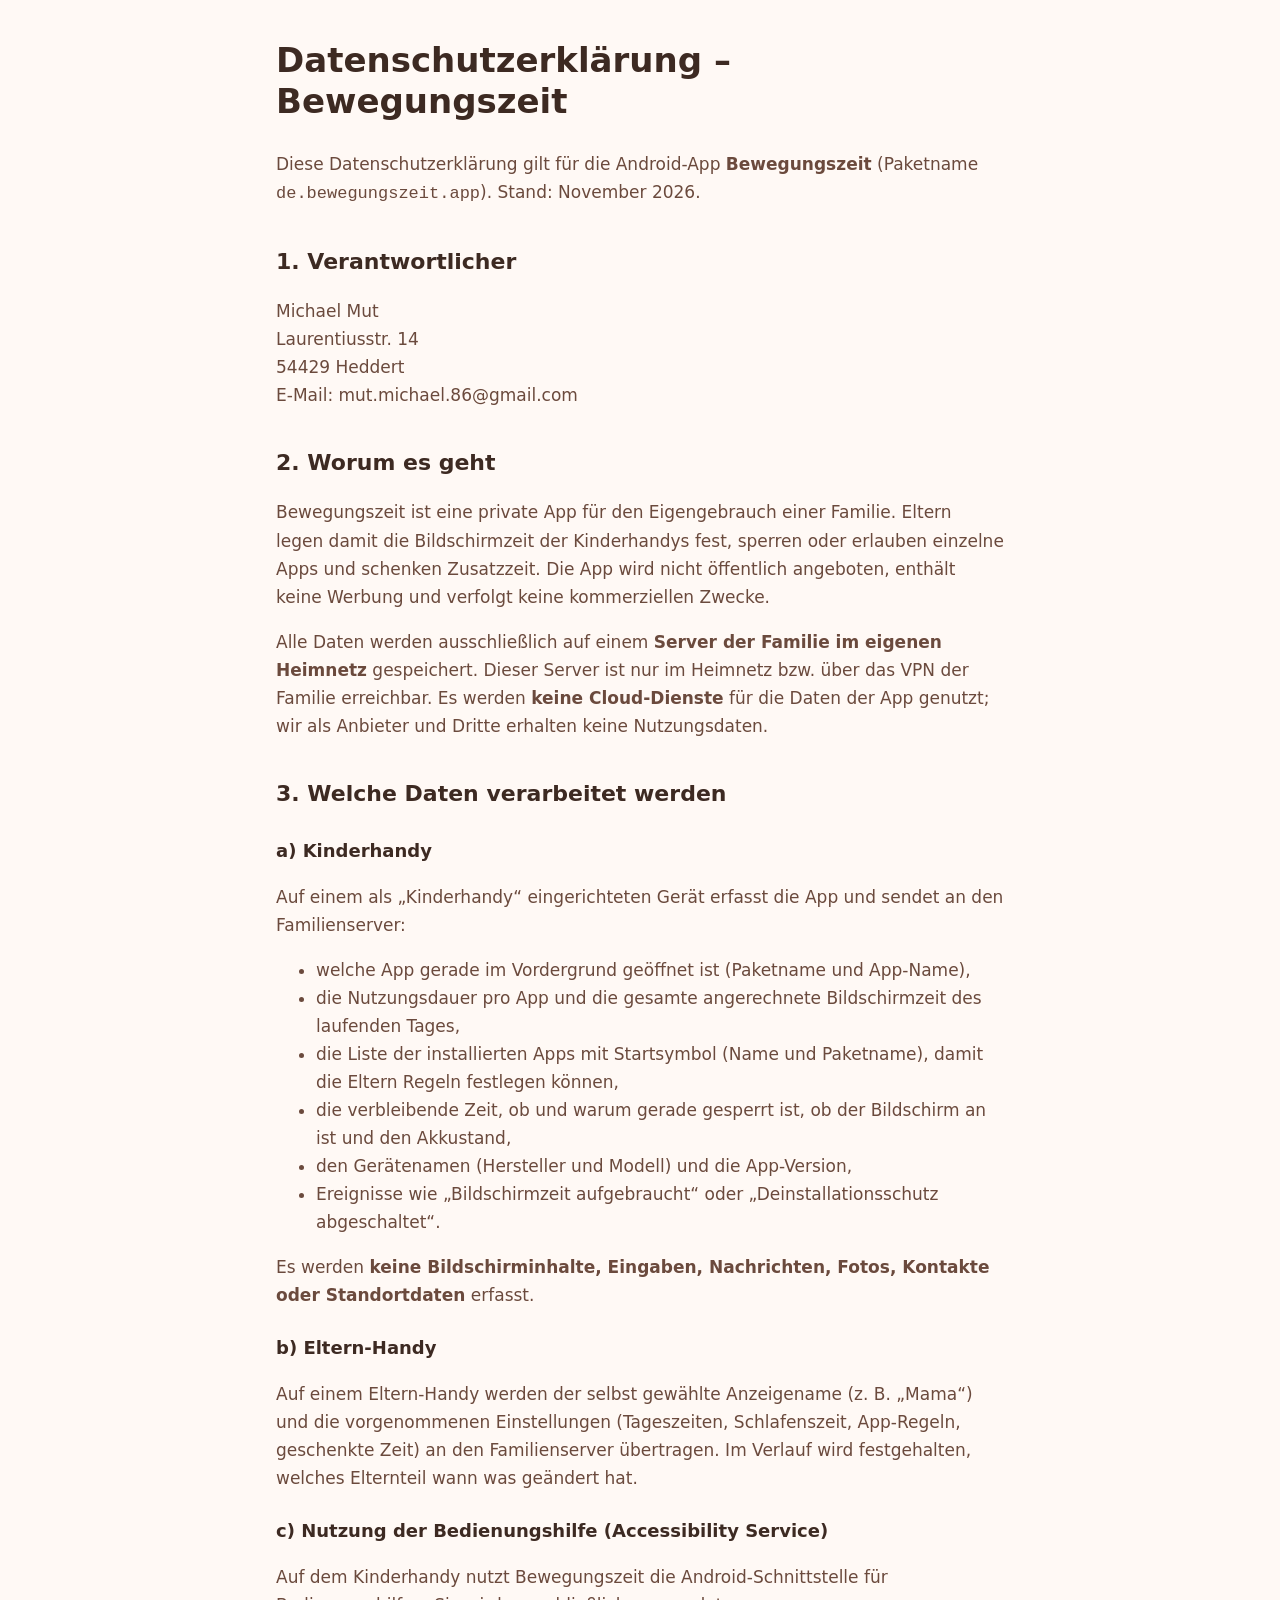
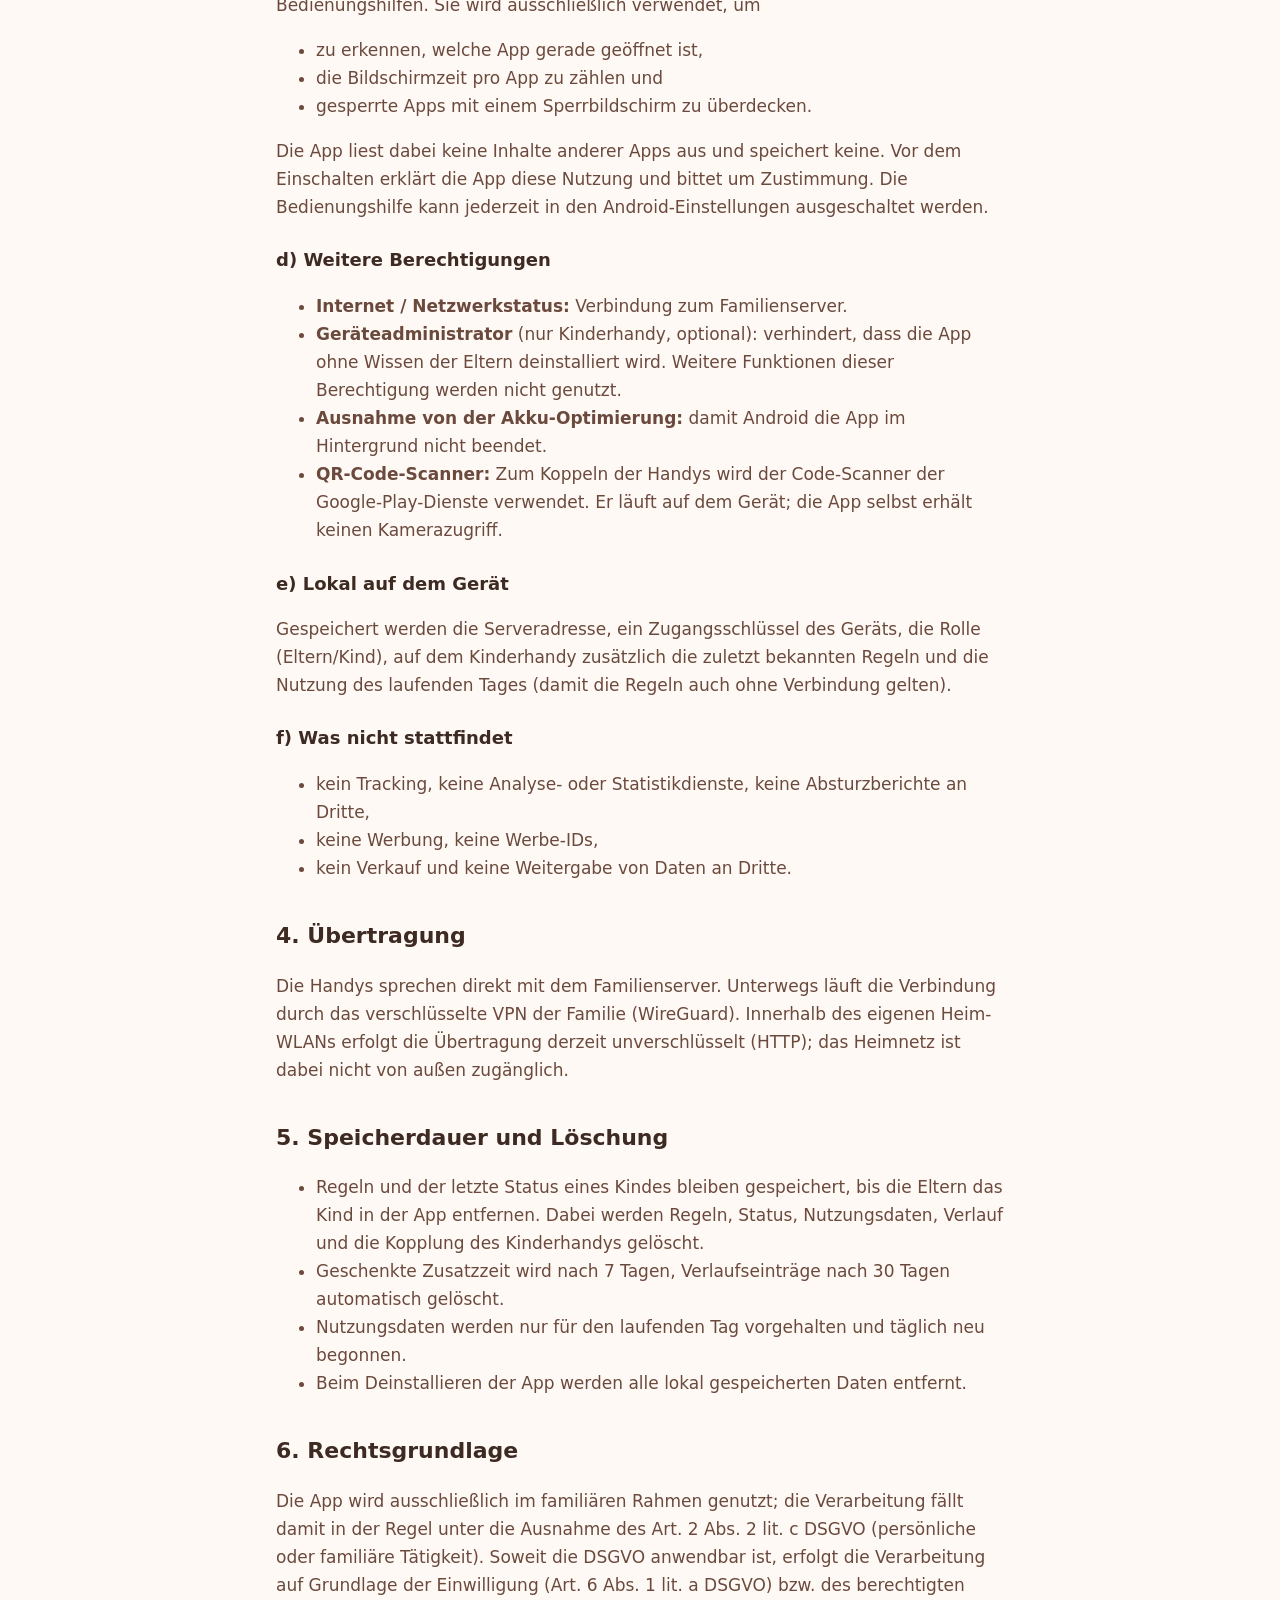
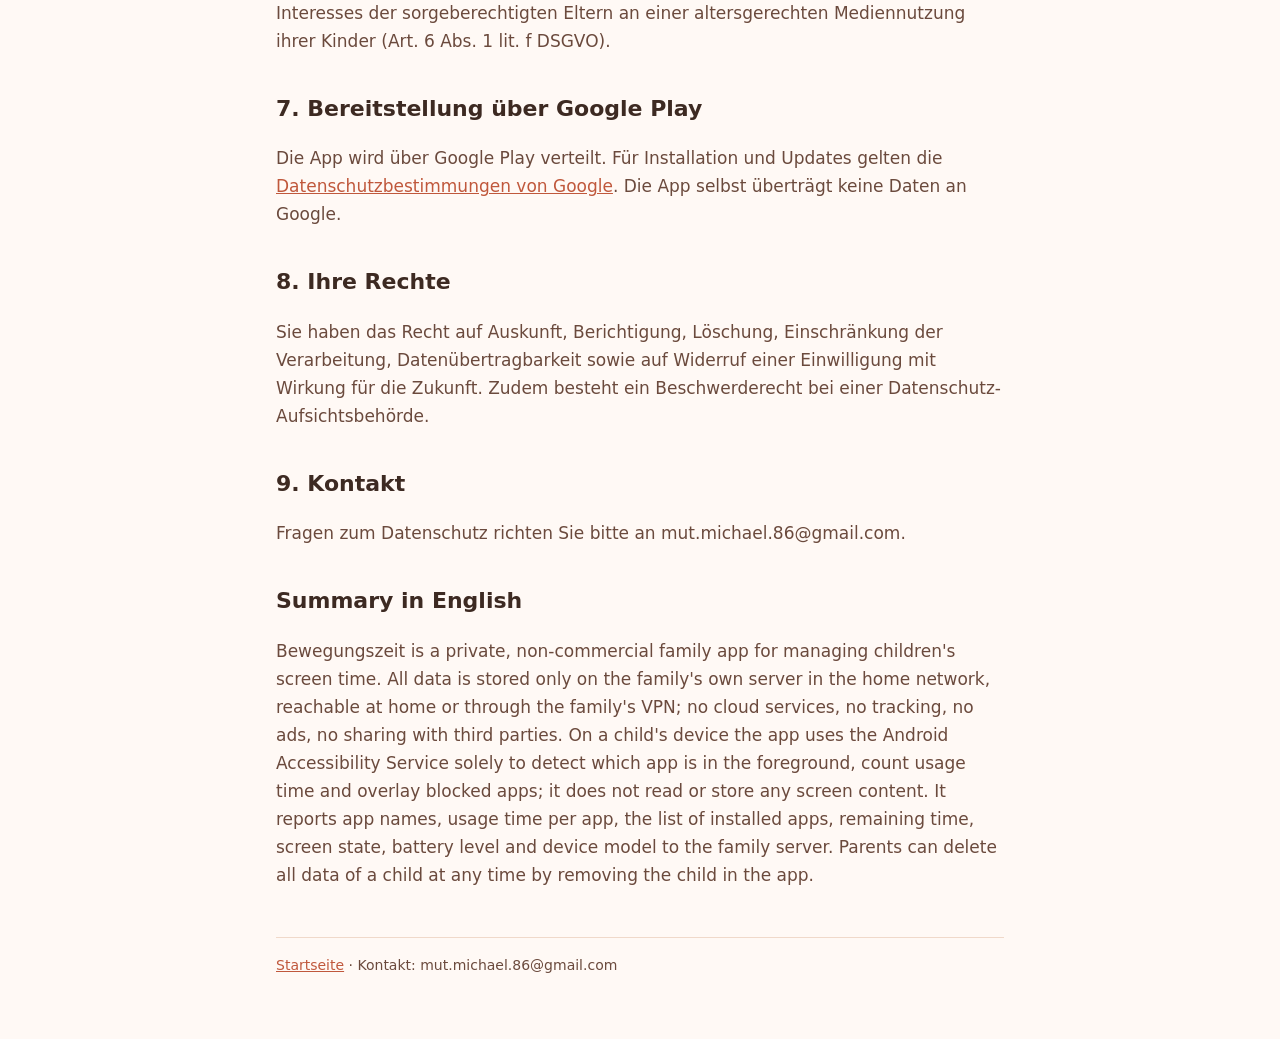
==== bewegungszeit-datenschutz.html @ f4a5e412 "Datenschutzerklärung für die App Bewegungszeit Co-Authored-By: Claude Opus 5.5 <noreply@anthropic.co" ====
<!doctype html>
<html lang="de">
<head>
<meta charset="utf-8">
<meta name="viewport" content="width=device-width, initial-scale=1">
<title>Datenschutz – Bewegungszeit</title>
<link rel="icon" href="favicon.svg" type="image/svg+xml">
<link rel="stylesheet" href="style.css">
</head>
<body>
<div class="wrap">
<header><h1>Datenschutzerklärung – Bewegungszeit</h1></header>

<p>Diese Datenschutzerklärung gilt für die Android-App <strong>Bewegungszeit</strong> (Paketname <code>de.bewegungszeit.app</code>). Stand: November 2026.</p>

<h2>1. Verantwortlicher</h2>
<p>Michael Mut<br>
Laurentiusstr. 14<br>
54429 Heddert<br>
E-Mail: mut.michael.86@gmail.com</p>

<h2>2. Worum es geht</h2>
<p>Bewegungszeit ist eine private App für den Eigengebrauch einer Familie. Eltern legen damit die Bildschirmzeit der Kinderhandys fest, sperren oder erlauben einzelne Apps und schenken Zusatzzeit. Die App wird nicht öffentlich angeboten, enthält keine Werbung und verfolgt keine kommerziellen Zwecke.</p>
<p>Alle Daten werden ausschließlich auf einem <strong>Server der Familie im eigenen Heimnetz</strong> gespeichert. Dieser Server ist nur im Heimnetz bzw. über das VPN der Familie erreichbar. Es werden <strong>keine Cloud-Dienste</strong> für die Daten der App genutzt; wir als Anbieter und Dritte erhalten keine Nutzungsdaten.</p>

<h2>3. Welche Daten verarbeitet werden</h2>

<h3>a) Kinderhandy</h3>
<p>Auf einem als „Kinderhandy“ eingerichteten Gerät erfasst die App und sendet an den Familienserver:</p>
<ul>
<li>welche App gerade im Vordergrund geöffnet ist (Paketname und App-Name),</li>
<li>die Nutzungsdauer pro App und die gesamte angerechnete Bildschirmzeit des laufenden Tages,</li>
<li>die Liste der installierten Apps mit Startsymbol (Name und Paketname), damit die Eltern Regeln festlegen können,</li>
<li>die verbleibende Zeit, ob und warum gerade gesperrt ist, ob der Bildschirm an ist und den Akkustand,</li>
<li>den Gerätenamen (Hersteller und Modell) und die App-Version,</li>
<li>Ereignisse wie „Bildschirmzeit aufgebraucht“ oder „Deinstallationsschutz abgeschaltet“.</li>
</ul>
<p>Es werden <strong>keine Bildschirminhalte, Eingaben, Nachrichten, Fotos, Kontakte oder Standortdaten</strong> erfasst.</p>

<h3>b) Eltern-Handy</h3>
<p>Auf einem Eltern-Handy werden der selbst gewählte Anzeigename (z.&nbsp;B. „Mama“) und die vorgenommenen Einstellungen (Tageszeiten, Schlafenszeit, App-Regeln, geschenkte Zeit) an den Familienserver übertragen. Im Verlauf wird festgehalten, welches Elternteil wann was geändert hat.</p>

<h3>c) Nutzung der Bedienungshilfe (Accessibility Service)</h3>
<p>Auf dem Kinderhandy nutzt Bewegungszeit die Android-Schnittstelle für Bedienungshilfen. Sie wird ausschließlich verwendet, um</p>
<ul>
<li>zu erkennen, welche App gerade geöffnet ist,</li>
<li>die Bildschirmzeit pro App zu zählen und</li>
<li>gesperrte Apps mit einem Sperrbildschirm zu überdecken.</li>
</ul>
<p>Die App liest dabei keine Inhalte anderer Apps aus und speichert keine. Vor dem Einschalten erklärt die App diese Nutzung und bittet um Zustimmung. Die Bedienungshilfe kann jederzeit in den Android-Einstellungen ausgeschaltet werden.</p>

<h3>d) Weitere Berechtigungen</h3>
<ul>
<li><strong>Internet / Netzwerkstatus:</strong> Verbindung zum Familienserver.</li>
<li><strong>Geräteadministrator</strong> (nur Kinderhandy, optional): verhindert, dass die App ohne Wissen der Eltern deinstalliert wird. Weitere Funktionen dieser Berechtigung werden nicht genutzt.</li>
<li><strong>Ausnahme von der Akku-Optimierung:</strong> damit Android die App im Hintergrund nicht beendet.</li>
<li><strong>QR-Code-Scanner:</strong> Zum Koppeln der Handys wird der Code-Scanner der Google-Play-Dienste verwendet. Er läuft auf dem Gerät; die App selbst erhält keinen Kamerazugriff.</li>
</ul>

<h3>e) Lokal auf dem Gerät</h3>
<p>Gespeichert werden die Serveradresse, ein Zugangsschlüssel des Geräts, die Rolle (Eltern/Kind), auf dem Kinderhandy zusätzlich die zuletzt bekannten Regeln und die Nutzung des laufenden Tages (damit die Regeln auch ohne Verbindung gelten).</p>

<h3>f) Was nicht stattfindet</h3>
<ul>
<li>kein Tracking, keine Analyse- oder Statistikdienste, keine Absturzberichte an Dritte,</li>
<li>keine Werbung, keine Werbe-IDs,</li>
<li>kein Verkauf und keine Weitergabe von Daten an Dritte.</li>
</ul>

<h2>4. Übertragung</h2>
<p>Die Handys sprechen direkt mit dem Familienserver. Unterwegs läuft die Verbindung durch das verschlüsselte VPN der Familie (WireGuard). Innerhalb des eigenen Heim-WLANs erfolgt die Übertragung derzeit unverschlüsselt (HTTP); das Heimnetz ist dabei nicht von außen zugänglich.</p>

<h2>5. Speicherdauer und Löschung</h2>
<ul>
<li>Regeln und der letzte Status eines Kindes bleiben gespeichert, bis die Eltern das Kind in der App entfernen. Dabei werden Regeln, Status, Nutzungsdaten, Verlauf und die Kopplung des Kinderhandys gelöscht.</li>
<li>Geschenkte Zusatzzeit wird nach 7 Tagen, Verlaufseinträge nach 30 Tagen automatisch gelöscht.</li>
<li>Nutzungsdaten werden nur für den laufenden Tag vorgehalten und täglich neu begonnen.</li>
<li>Beim Deinstallieren der App werden alle lokal gespeicherten Daten entfernt.</li>
</ul>

<h2>6. Rechtsgrundlage</h2>
<p>Die App wird ausschließlich im familiären Rahmen genutzt; die Verarbeitung fällt damit in der Regel unter die Ausnahme des Art. 2 Abs. 2 lit. c DSGVO (persönliche oder familiäre Tätigkeit). Soweit die DSGVO anwendbar ist, erfolgt die Verarbeitung auf Grundlage der Einwilligung (Art. 6 Abs. 1 lit. a DSGVO) bzw. des berechtigten Interesses der sorgeberechtigten Eltern an einer altersgerechten Mediennutzung ihrer Kinder (Art. 6 Abs. 1 lit. f DSGVO).</p>

<h2>7. Bereitstellung über Google Play</h2>
<p>Die App wird über Google Play verteilt. Für Installation und Updates gelten die <a href="https://policies.google.com/privacy">Datenschutzbestimmungen von Google</a>. Die App selbst überträgt keine Daten an Google.</p>

<h2>8. Ihre Rechte</h2>
<p>Sie haben das Recht auf Auskunft, Berichtigung, Löschung, Einschränkung der Verarbeitung, Datenübertragbarkeit sowie auf Widerruf einer Einwilligung mit Wirkung für die Zukunft. Zudem besteht ein Beschwerderecht bei einer Datenschutz-Aufsichtsbehörde.</p>

<h2>9. Kontakt</h2>
<p>Fragen zum Datenschutz richten Sie bitte an mut.michael.86@gmail.com.</p>

<h2>Summary in English</h2>
<p>Bewegungszeit is a private, non-commercial family app for managing children's screen time. All data is stored only on the family's own server in the home network, reachable at home or through the family's VPN; no cloud services, no tracking, no ads, no sharing with third parties. On a child's device the app uses the Android Accessibility Service solely to detect which app is in the foreground, count usage time and overlay blocked apps; it does not read or store any screen content. It reports app names, usage time per app, the list of installed apps, remaining time, screen state, battery level and device model to the family server. Parents can delete all data of a child at any time by removing the child in the app.</p>

<footer><a href="index.html">Startseite</a> · Kontakt: mut.michael.86@gmail.com</footer>
</div>
</body>
</html>
---- style.css ----
:root{--accent:#C0583C;--accent2:#E07A5F;--soft:#FDEBDD;--bg:#FFF9F5;--text:#3D2A22;--muted:#6B4A3D;--line:#F0D9CA}
@media (prefers-color-scheme:dark){:root{--accent:#F2B8A2;--accent2:#E9967E;--soft:#3A2C26;--bg:#1E1714;--text:#F3E3DA;--muted:#D9C0B4;--line:#3A2C26}}
*{box-sizing:border-box}
body{margin:0;background:var(--bg);color:var(--text);font:17px/1.65 system-ui,-apple-system,"Segoe UI",Roboto,sans-serif}
.wrap{max-width:760px;margin:0 auto;padding:40px 16px 64px}
header{display:flex;align-items:center;gap:16px;margin-bottom:28px}
header img{width:64px;height:64px}
header a{color:inherit;text-decoration:none}
h1{font-size:34px;line-height:1.2;margin:0}
h2{font-size:22px;margin:36px 0 8px}
h3{font-size:18px;margin:24px 0 4px}
p,li{color:var(--muted)}
a{color:var(--accent)}
.lead{font-size:20px;color:var(--text)}
.hero{background:var(--soft);border-radius:20px;padding:28px 24px;margin:8px 0 24px}
.grid{display:grid;grid-template-columns:repeat(auto-fit,minmax(160px,1fr));gap:12px;margin-top:16px}
.card{border:1px solid var(--line);border-radius:14px;padding:16px}
.card b{display:block;color:var(--text);margin-bottom:4px}
.card p{margin:0;font-size:15px}
.note{border-left:4px solid var(--accent2);padding:8px 16px;background:var(--soft);border-radius:0}
footer{margin-top:48px;padding-top:16px;border-top:1px solid var(--line);font-size:14px;color:var(--muted)}
.fill{background:#fff3b0;color:#3D2A22;padding:0 4px;border-radius:4px}
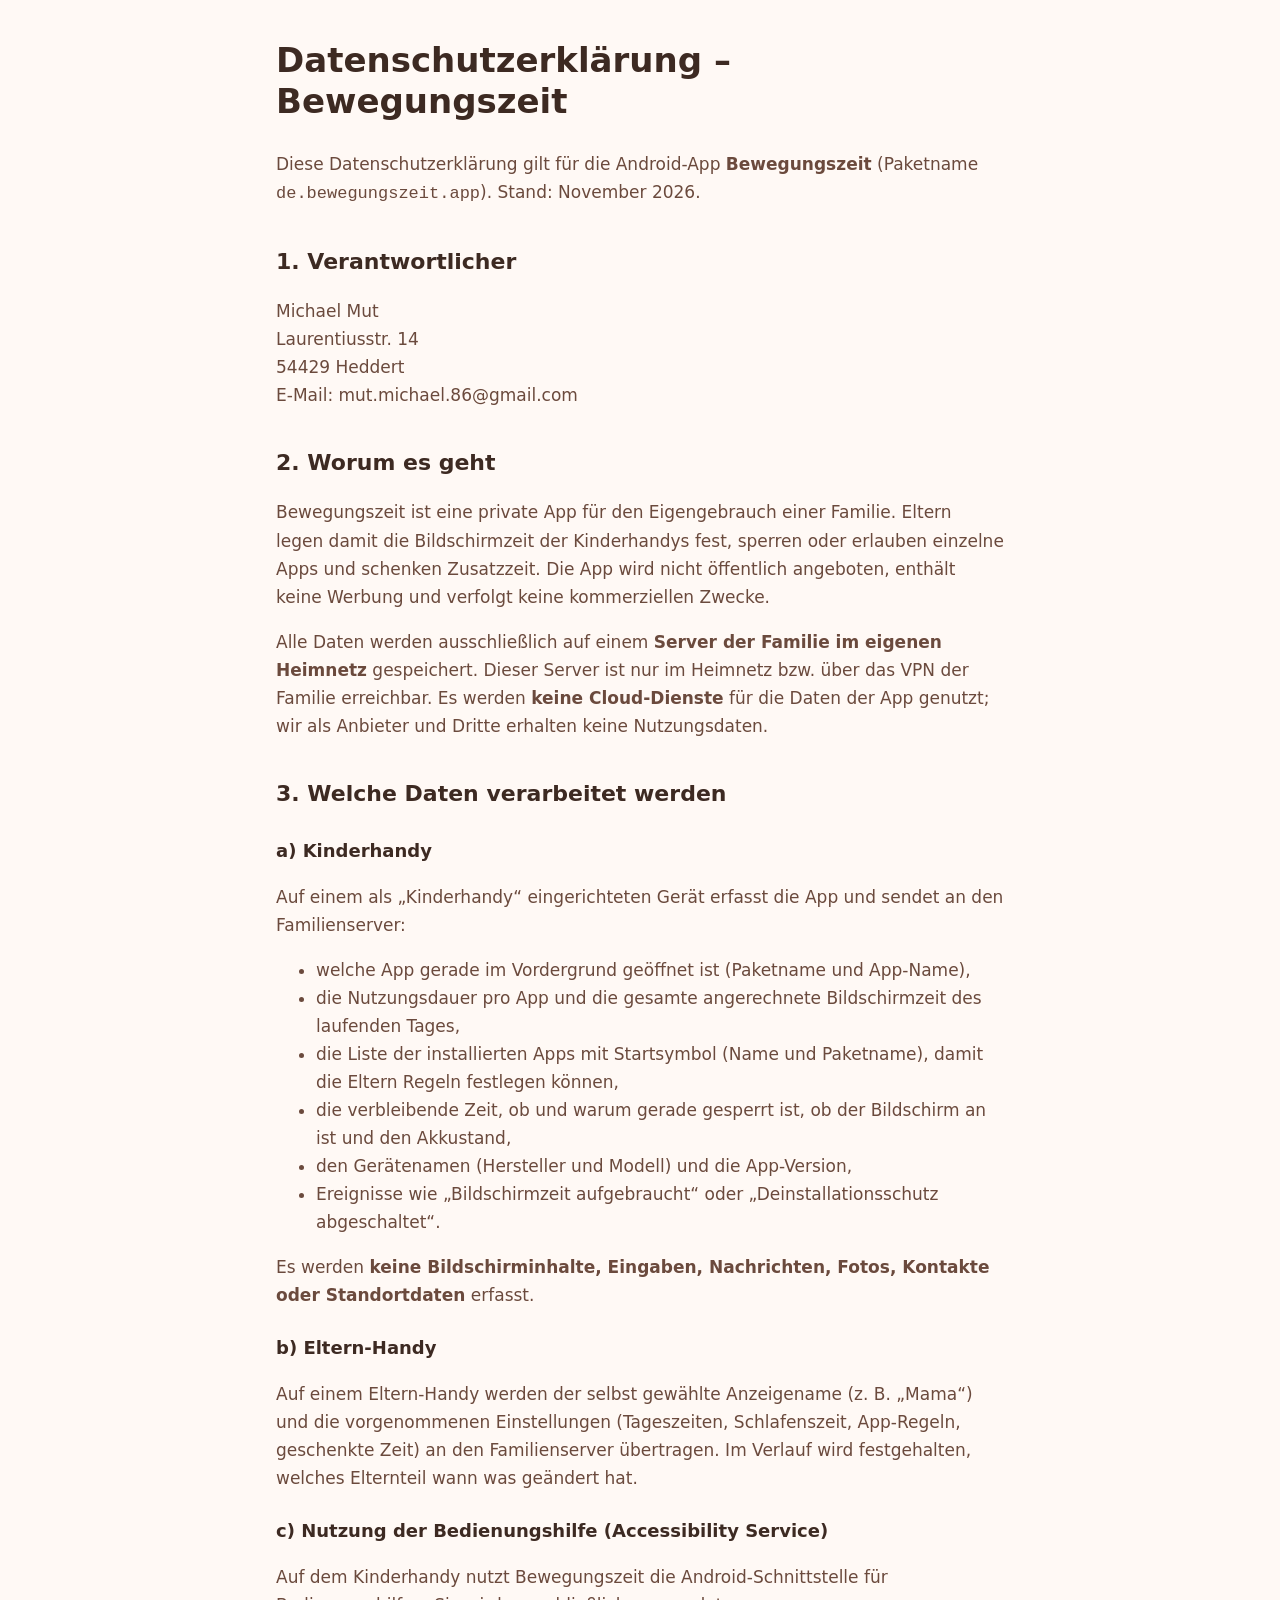
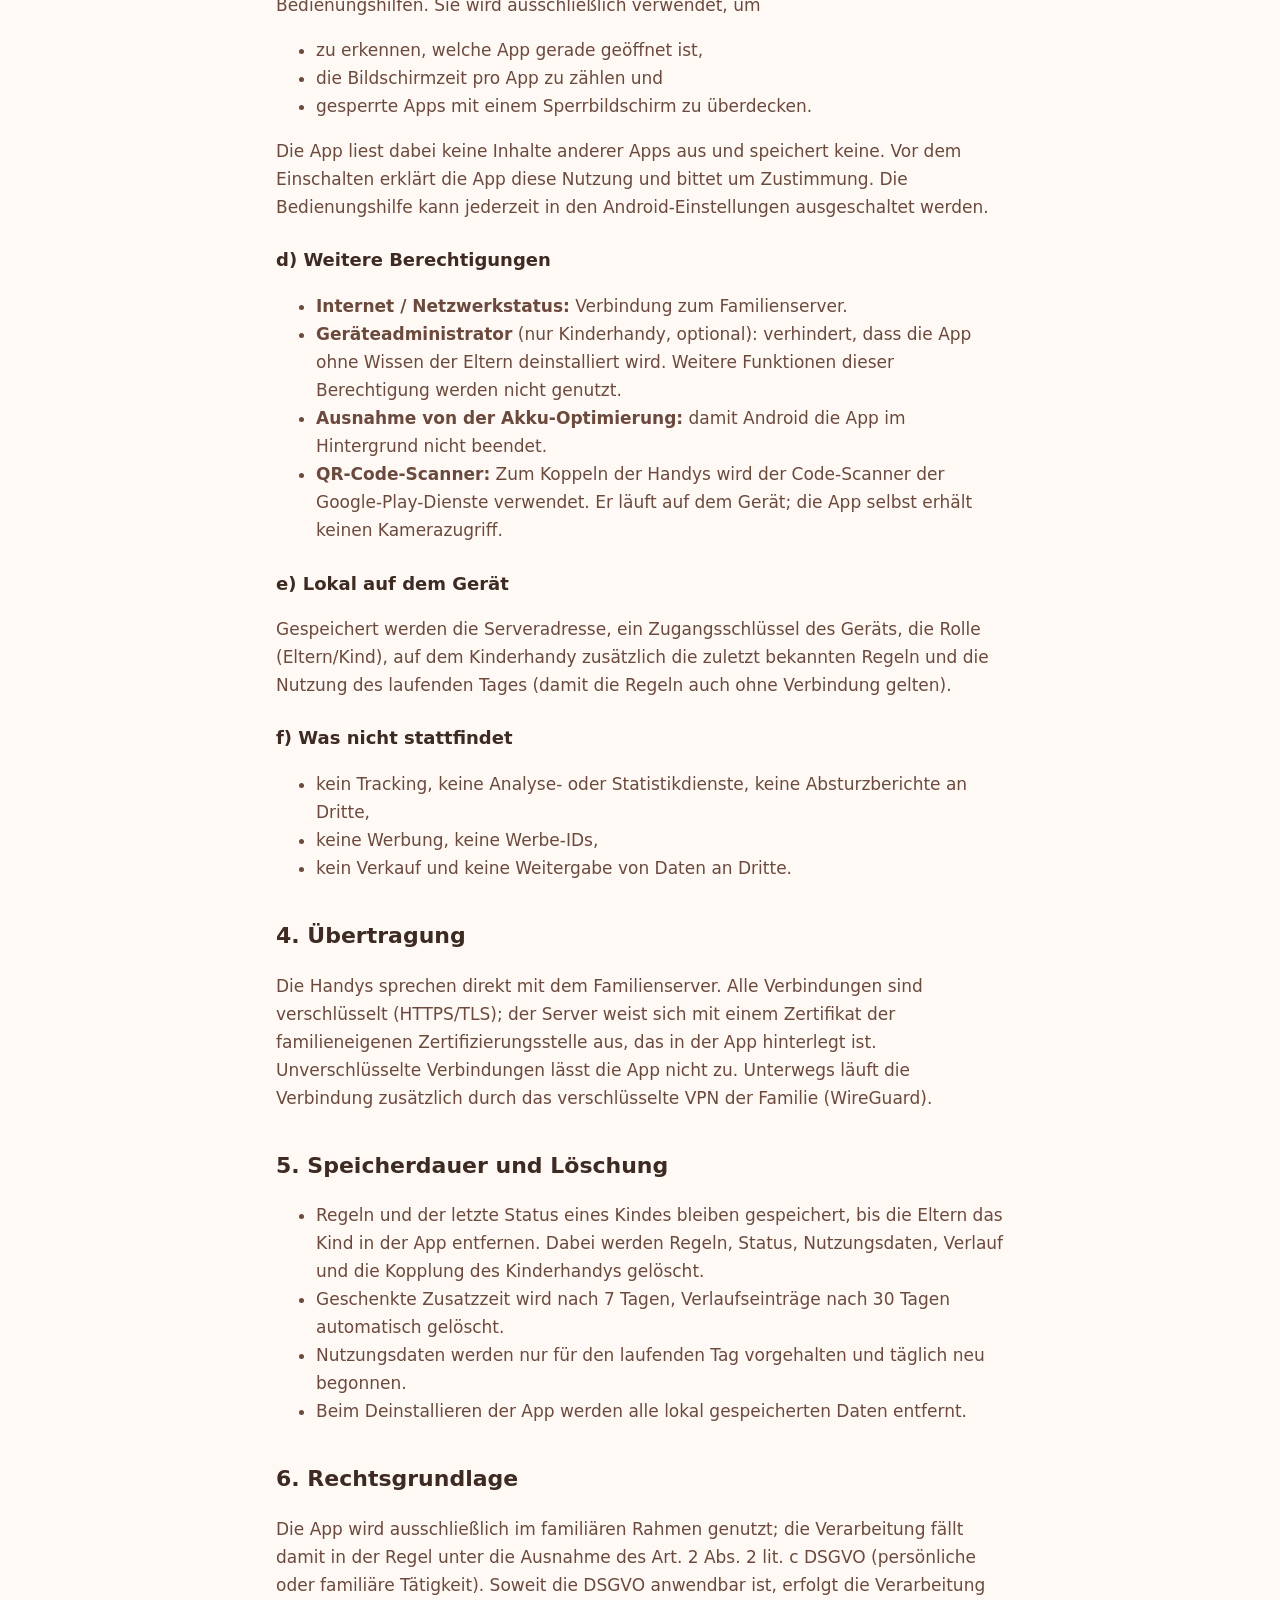
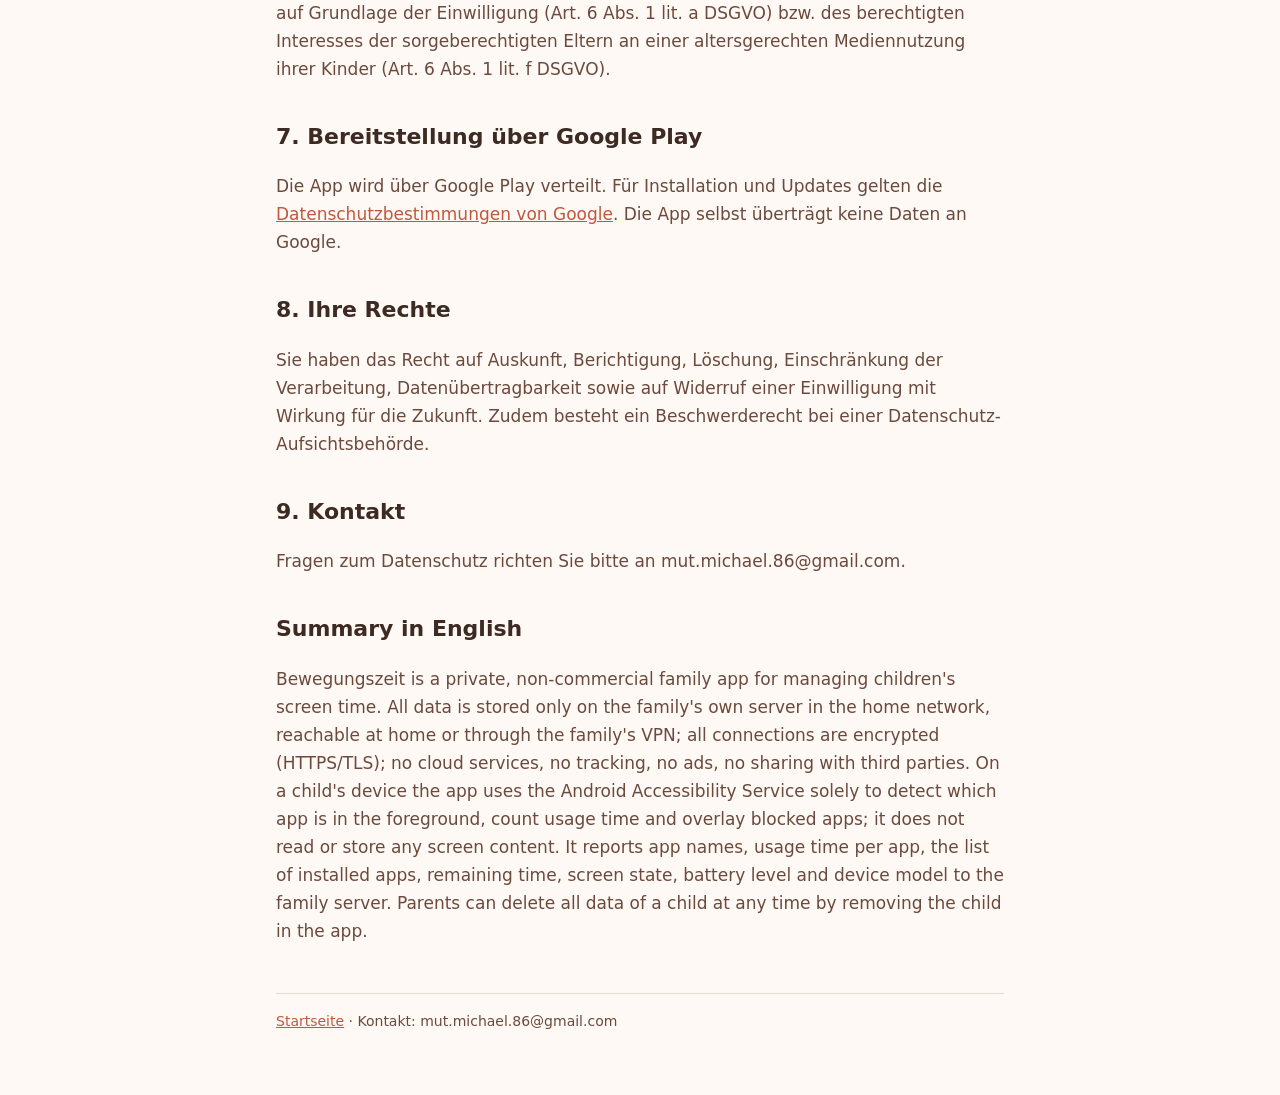
==== commit 02aa12ed: "Bewegungszeit-Datenschutz: Übertragung jetzt durchgehend verschlüsselt (HTTPS) Co-Authored-By: Claud" ====
--- a/bewegungszeit-datenschutz.html
+++ b/bewegungszeit-datenschutz.html
@@ -68,7 +68,7 @@
 </ul>
 
 <h2>4. Übertragung</h2>
-<p>Die Handys sprechen direkt mit dem Familienserver. Unterwegs läuft die Verbindung durch das verschlüsselte VPN der Familie (WireGuard). Innerhalb des eigenen Heim-WLANs erfolgt die Übertragung derzeit unverschlüsselt (HTTP); das Heimnetz ist dabei nicht von außen zugänglich.</p>
+<p>Die Handys sprechen direkt mit dem Familienserver. Alle Verbindungen sind verschlüsselt (HTTPS/TLS); der Server weist sich mit einem Zertifikat der familieneigenen Zertifizierungsstelle aus, das in der App hinterlegt ist. Unverschlüsselte Verbindungen lässt die App nicht zu. Unterwegs läuft die Verbindung zusätzlich durch das verschlüsselte VPN der Familie (WireGuard).</p>
 
 <h2>5. Speicherdauer und Löschung</h2>
 <ul>
@@ -91,7 +91,7 @@
 <p>Fragen zum Datenschutz richten Sie bitte an mut.michael.86@gmail.com.</p>
 
 <h2>Summary in English</h2>
-<p>Bewegungszeit is a private, non-commercial family app for managing children's screen time. All data is stored only on the family's own server in the home network, reachable at home or through the family's VPN; no cloud services, no tracking, no ads, no sharing with third parties. On a child's device the app uses the Android Accessibility Service solely to detect which app is in the foreground, count usage time and overlay blocked apps; it does not read or store any screen content. It reports app names, usage time per app, the list of installed apps, remaining time, screen state, battery level and device model to the family server. Parents can delete all data of a child at any time by removing the child in the app.</p>
+<p>Bewegungszeit is a private, non-commercial family app for managing children's screen time. All data is stored only on the family's own server in the home network, reachable at home or through the family's VPN; all connections are encrypted (HTTPS/TLS); no cloud services, no tracking, no ads, no sharing with third parties. On a child's device the app uses the Android Accessibility Service solely to detect which app is in the foreground, count usage time and overlay blocked apps; it does not read or store any screen content. It reports app names, usage time per app, the list of installed apps, remaining time, screen state, battery level and device model to the family server. Parents can delete all data of a child at any time by removing the child in the app.</p>
 
 <footer><a href="index.html">Startseite</a> · Kontakt: mut.michael.86@gmail.com</footer>
 </div>
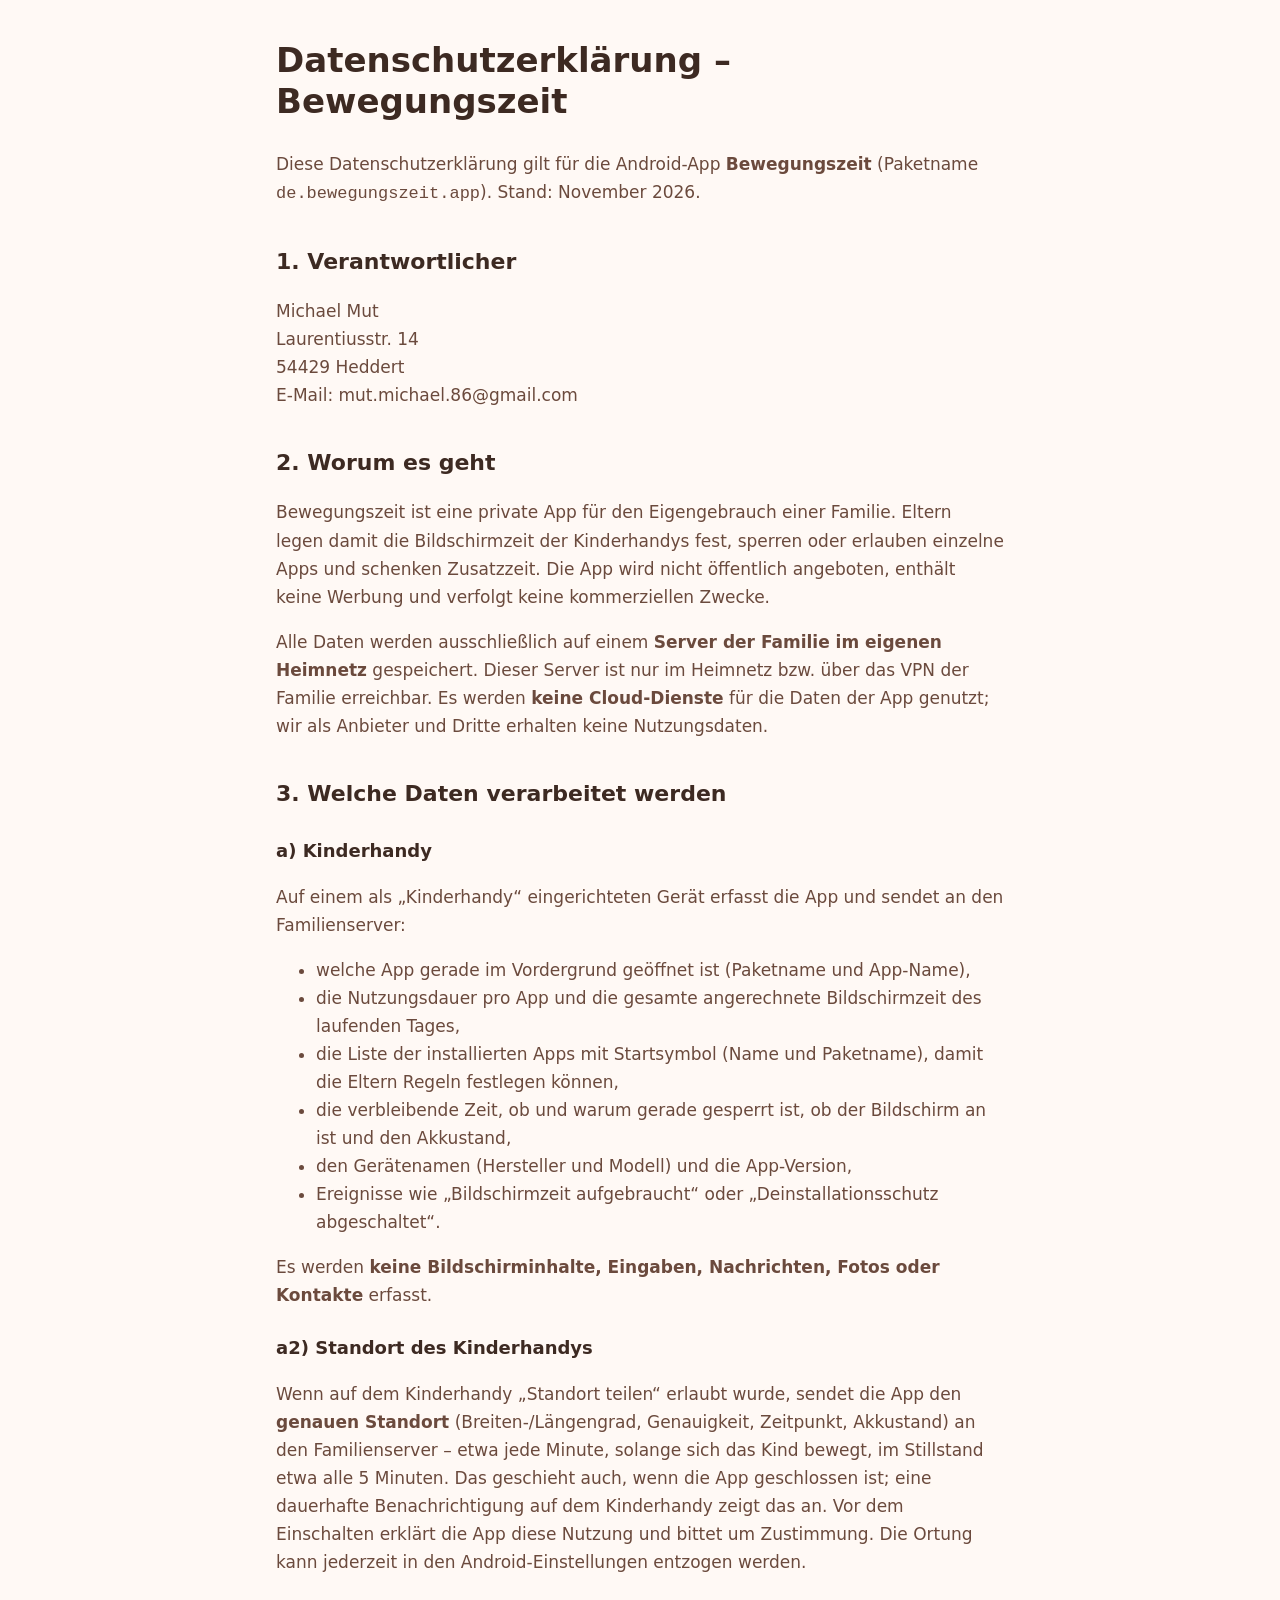
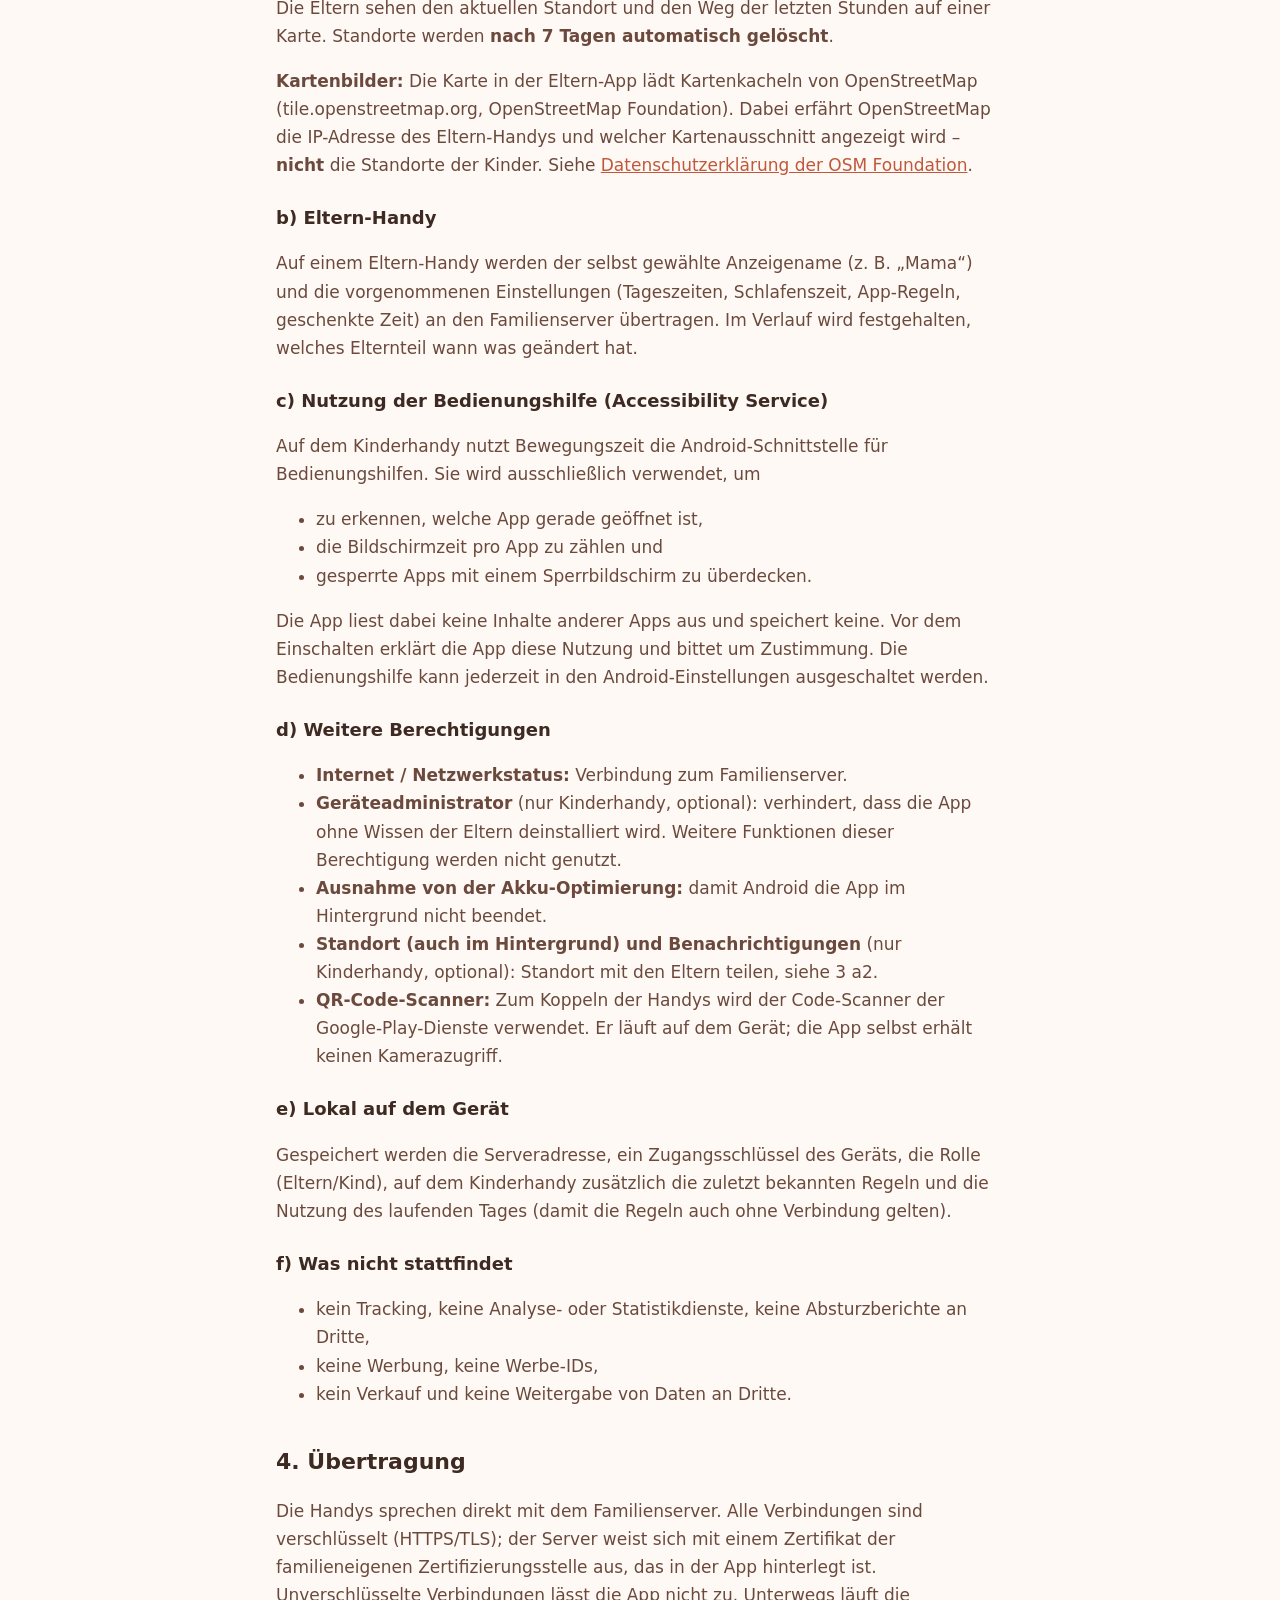
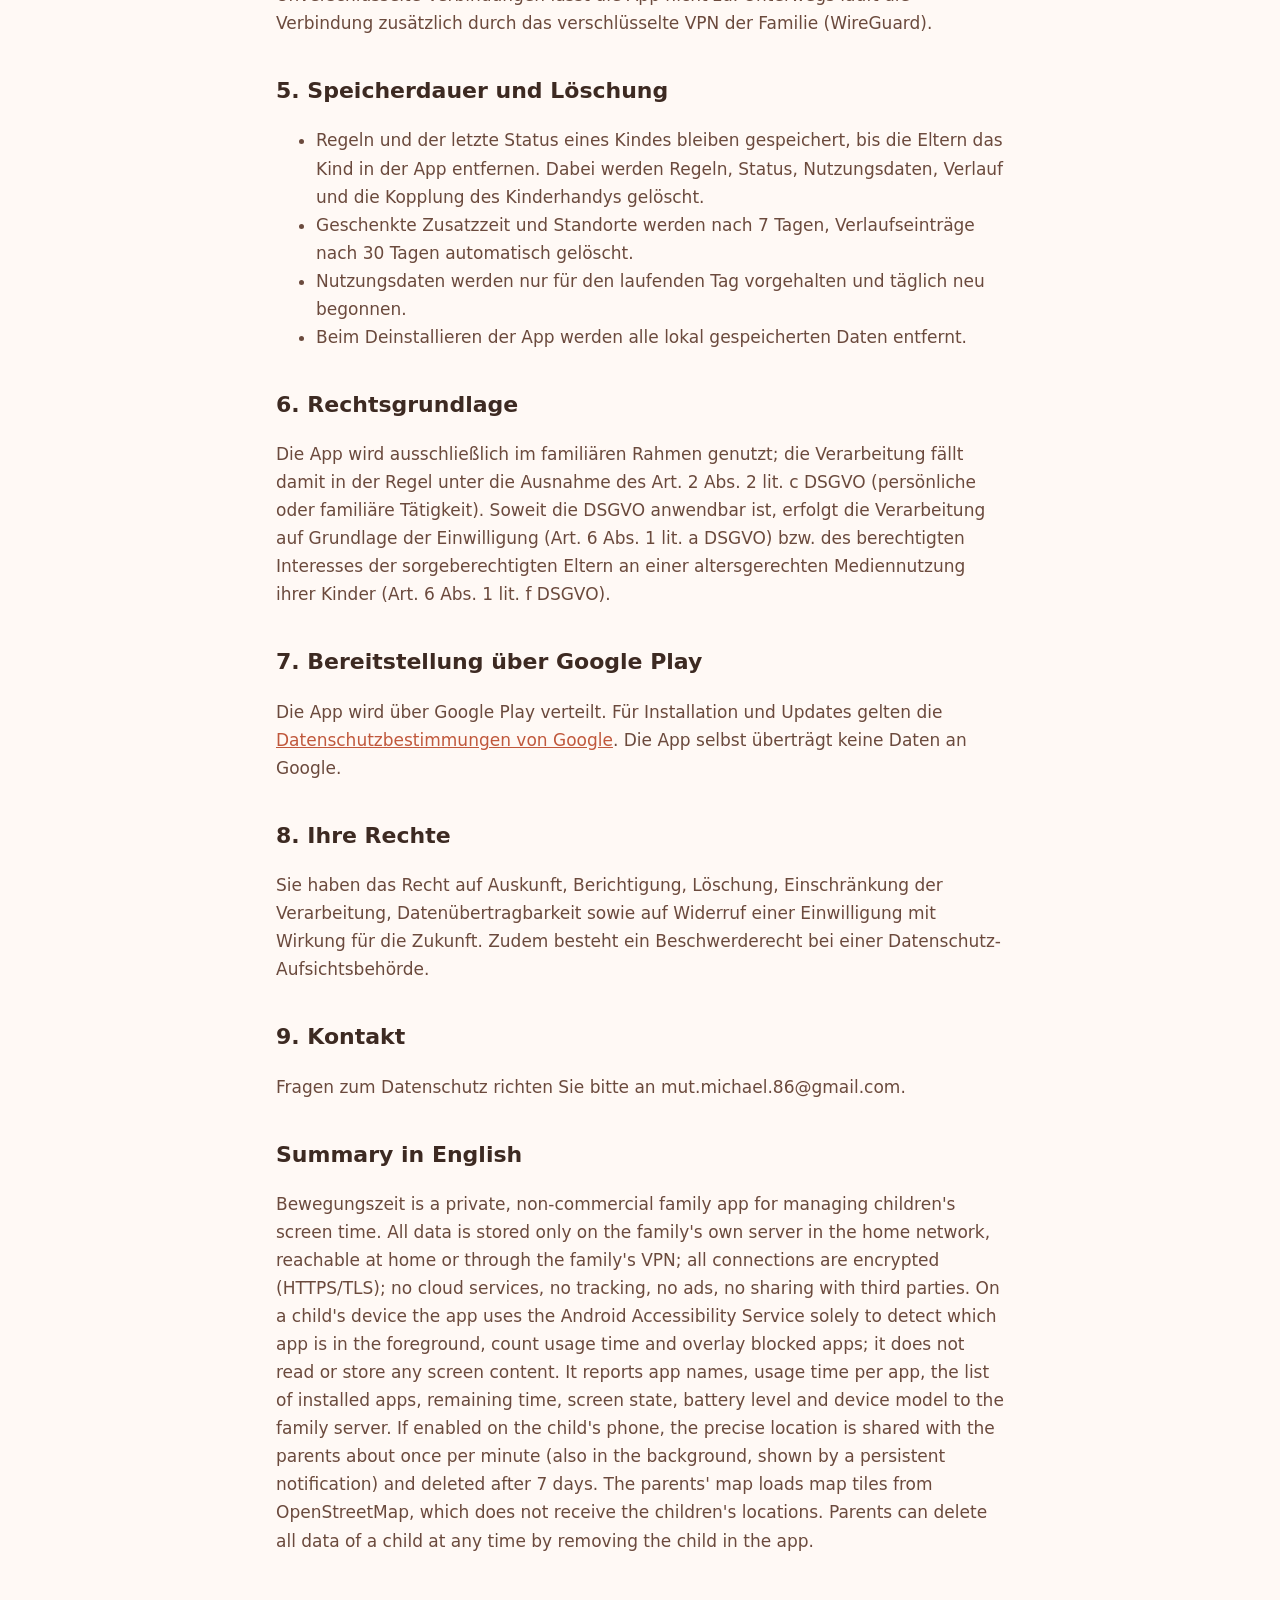
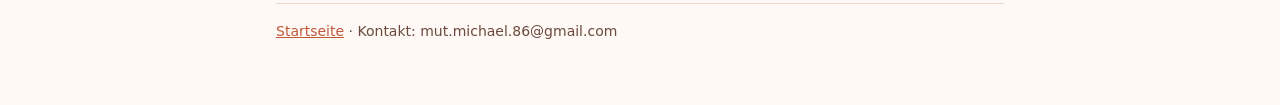
==== commit f4b8d8cd: "Bewegungszeit-Datenschutz: Standort teilen (ab 0.5), OpenStreetMap-Karte Co-Authored-By: Claude Opus" ====
--- a/bewegungszeit-datenschutz.html
+++ b/bewegungszeit-datenschutz.html
@@ -35,7 +35,12 @@
 <li>den Gerätenamen (Hersteller und Modell) und die App-Version,</li>
 <li>Ereignisse wie „Bildschirmzeit aufgebraucht“ oder „Deinstallationsschutz abgeschaltet“.</li>
 </ul>
-<p>Es werden <strong>keine Bildschirminhalte, Eingaben, Nachrichten, Fotos, Kontakte oder Standortdaten</strong> erfasst.</p>
+<p>Es werden <strong>keine Bildschirminhalte, Eingaben, Nachrichten, Fotos oder Kontakte</strong> erfasst.</p>
+
+<h3>a2) Standort des Kinderhandys</h3>
+<p>Wenn auf dem Kinderhandy „Standort teilen“ erlaubt wurde, sendet die App den <strong>genauen Standort</strong> (Breiten-/Längengrad, Genauigkeit, Zeitpunkt, Akkustand) an den Familienserver – etwa jede Minute, solange sich das Kind bewegt, im Stillstand etwa alle 5 Minuten. Das geschieht auch, wenn die App geschlossen ist; eine dauerhafte Benachrichtigung auf dem Kinderhandy zeigt das an. Vor dem Einschalten erklärt die App diese Nutzung und bittet um Zustimmung. Die Ortung kann jederzeit in den Android-Einstellungen entzogen werden.</p>
+<p>Die Eltern sehen den aktuellen Standort und den Weg der letzten Stunden auf einer Karte. Standorte werden <strong>nach 7 Tagen automatisch gelöscht</strong>.</p>
+<p><strong>Kartenbilder:</strong> Die Karte in der Eltern-App lädt Kartenkacheln von OpenStreetMap (tile.openstreetmap.org, OpenStreetMap Foundation). Dabei erfährt OpenStreetMap die IP-Adresse des Eltern-Handys und welcher Kartenausschnitt angezeigt wird – <strong>nicht</strong> die Standorte der Kinder. Siehe <a href="https://wiki.osmfoundation.org/wiki/Privacy_Policy">Datenschutzerklärung der OSM Foundation</a>.</p>
 
 <h3>b) Eltern-Handy</h3>
 <p>Auf einem Eltern-Handy werden der selbst gewählte Anzeigename (z.&nbsp;B. „Mama“) und die vorgenommenen Einstellungen (Tageszeiten, Schlafenszeit, App-Regeln, geschenkte Zeit) an den Familienserver übertragen. Im Verlauf wird festgehalten, welches Elternteil wann was geändert hat.</p>
@@ -54,6 +59,7 @@
 <li><strong>Internet / Netzwerkstatus:</strong> Verbindung zum Familienserver.</li>
 <li><strong>Geräteadministrator</strong> (nur Kinderhandy, optional): verhindert, dass die App ohne Wissen der Eltern deinstalliert wird. Weitere Funktionen dieser Berechtigung werden nicht genutzt.</li>
 <li><strong>Ausnahme von der Akku-Optimierung:</strong> damit Android die App im Hintergrund nicht beendet.</li>
+<li><strong>Standort (auch im Hintergrund) und Benachrichtigungen</strong> (nur Kinderhandy, optional): Standort mit den Eltern teilen, siehe 3 a2.</li>
 <li><strong>QR-Code-Scanner:</strong> Zum Koppeln der Handys wird der Code-Scanner der Google-Play-Dienste verwendet. Er läuft auf dem Gerät; die App selbst erhält keinen Kamerazugriff.</li>
 </ul>
 
@@ -73,7 +79,7 @@
 <h2>5. Speicherdauer und Löschung</h2>
 <ul>
 <li>Regeln und der letzte Status eines Kindes bleiben gespeichert, bis die Eltern das Kind in der App entfernen. Dabei werden Regeln, Status, Nutzungsdaten, Verlauf und die Kopplung des Kinderhandys gelöscht.</li>
-<li>Geschenkte Zusatzzeit wird nach 7 Tagen, Verlaufseinträge nach 30 Tagen automatisch gelöscht.</li>
+<li>Geschenkte Zusatzzeit und Standorte werden nach 7 Tagen, Verlaufseinträge nach 30 Tagen automatisch gelöscht.</li>
 <li>Nutzungsdaten werden nur für den laufenden Tag vorgehalten und täglich neu begonnen.</li>
 <li>Beim Deinstallieren der App werden alle lokal gespeicherten Daten entfernt.</li>
 </ul>
@@ -91,7 +97,7 @@
 <p>Fragen zum Datenschutz richten Sie bitte an mut.michael.86@gmail.com.</p>
 
 <h2>Summary in English</h2>
-<p>Bewegungszeit is a private, non-commercial family app for managing children's screen time. All data is stored only on the family's own server in the home network, reachable at home or through the family's VPN; all connections are encrypted (HTTPS/TLS); no cloud services, no tracking, no ads, no sharing with third parties. On a child's device the app uses the Android Accessibility Service solely to detect which app is in the foreground, count usage time and overlay blocked apps; it does not read or store any screen content. It reports app names, usage time per app, the list of installed apps, remaining time, screen state, battery level and device model to the family server. Parents can delete all data of a child at any time by removing the child in the app.</p>
+<p>Bewegungszeit is a private, non-commercial family app for managing children's screen time. All data is stored only on the family's own server in the home network, reachable at home or through the family's VPN; all connections are encrypted (HTTPS/TLS); no cloud services, no tracking, no ads, no sharing with third parties. On a child's device the app uses the Android Accessibility Service solely to detect which app is in the foreground, count usage time and overlay blocked apps; it does not read or store any screen content. It reports app names, usage time per app, the list of installed apps, remaining time, screen state, battery level and device model to the family server. If enabled on the child's phone, the precise location is shared with the parents about once per minute (also in the background, shown by a persistent notification) and deleted after 7 days. The parents' map loads map tiles from OpenStreetMap, which does not receive the children's locations. Parents can delete all data of a child at any time by removing the child in the app.</p>
 
 <footer><a href="index.html">Startseite</a> · Kontakt: mut.michael.86@gmail.com</footer>
 </div>
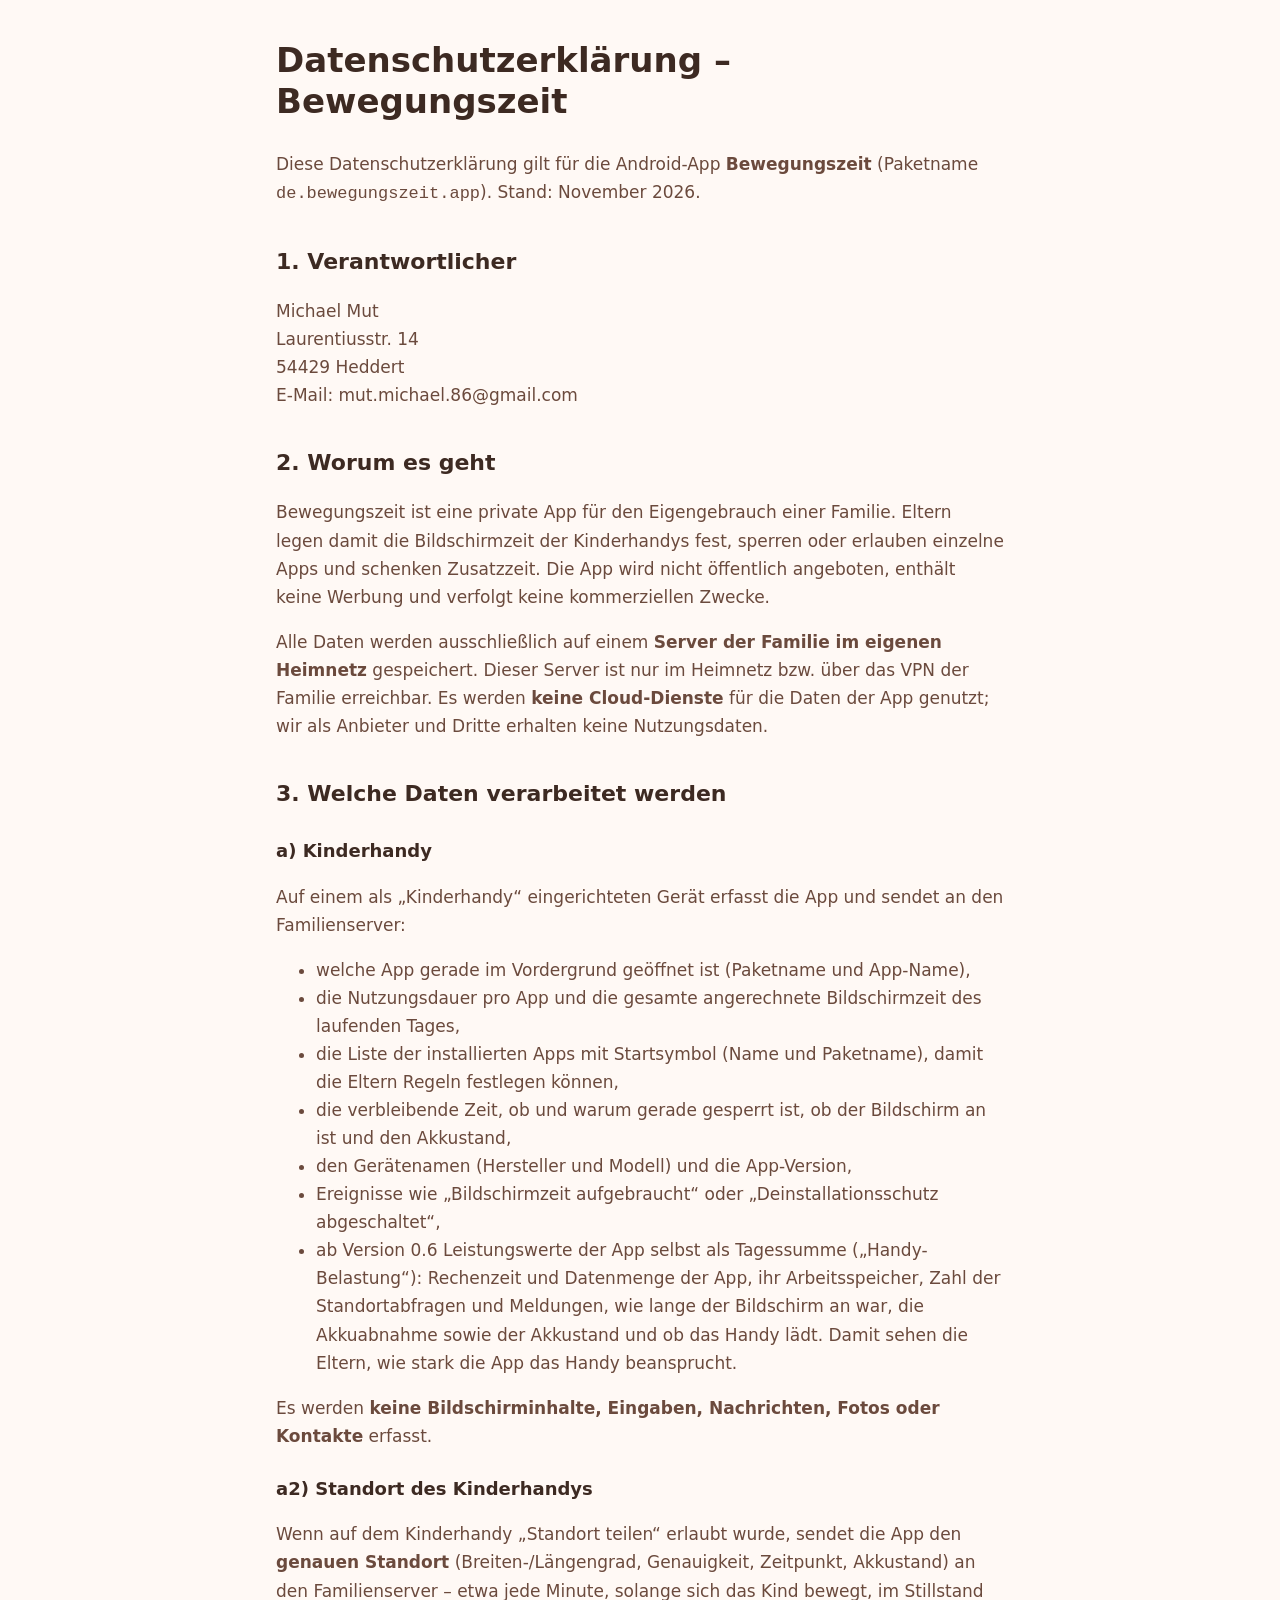
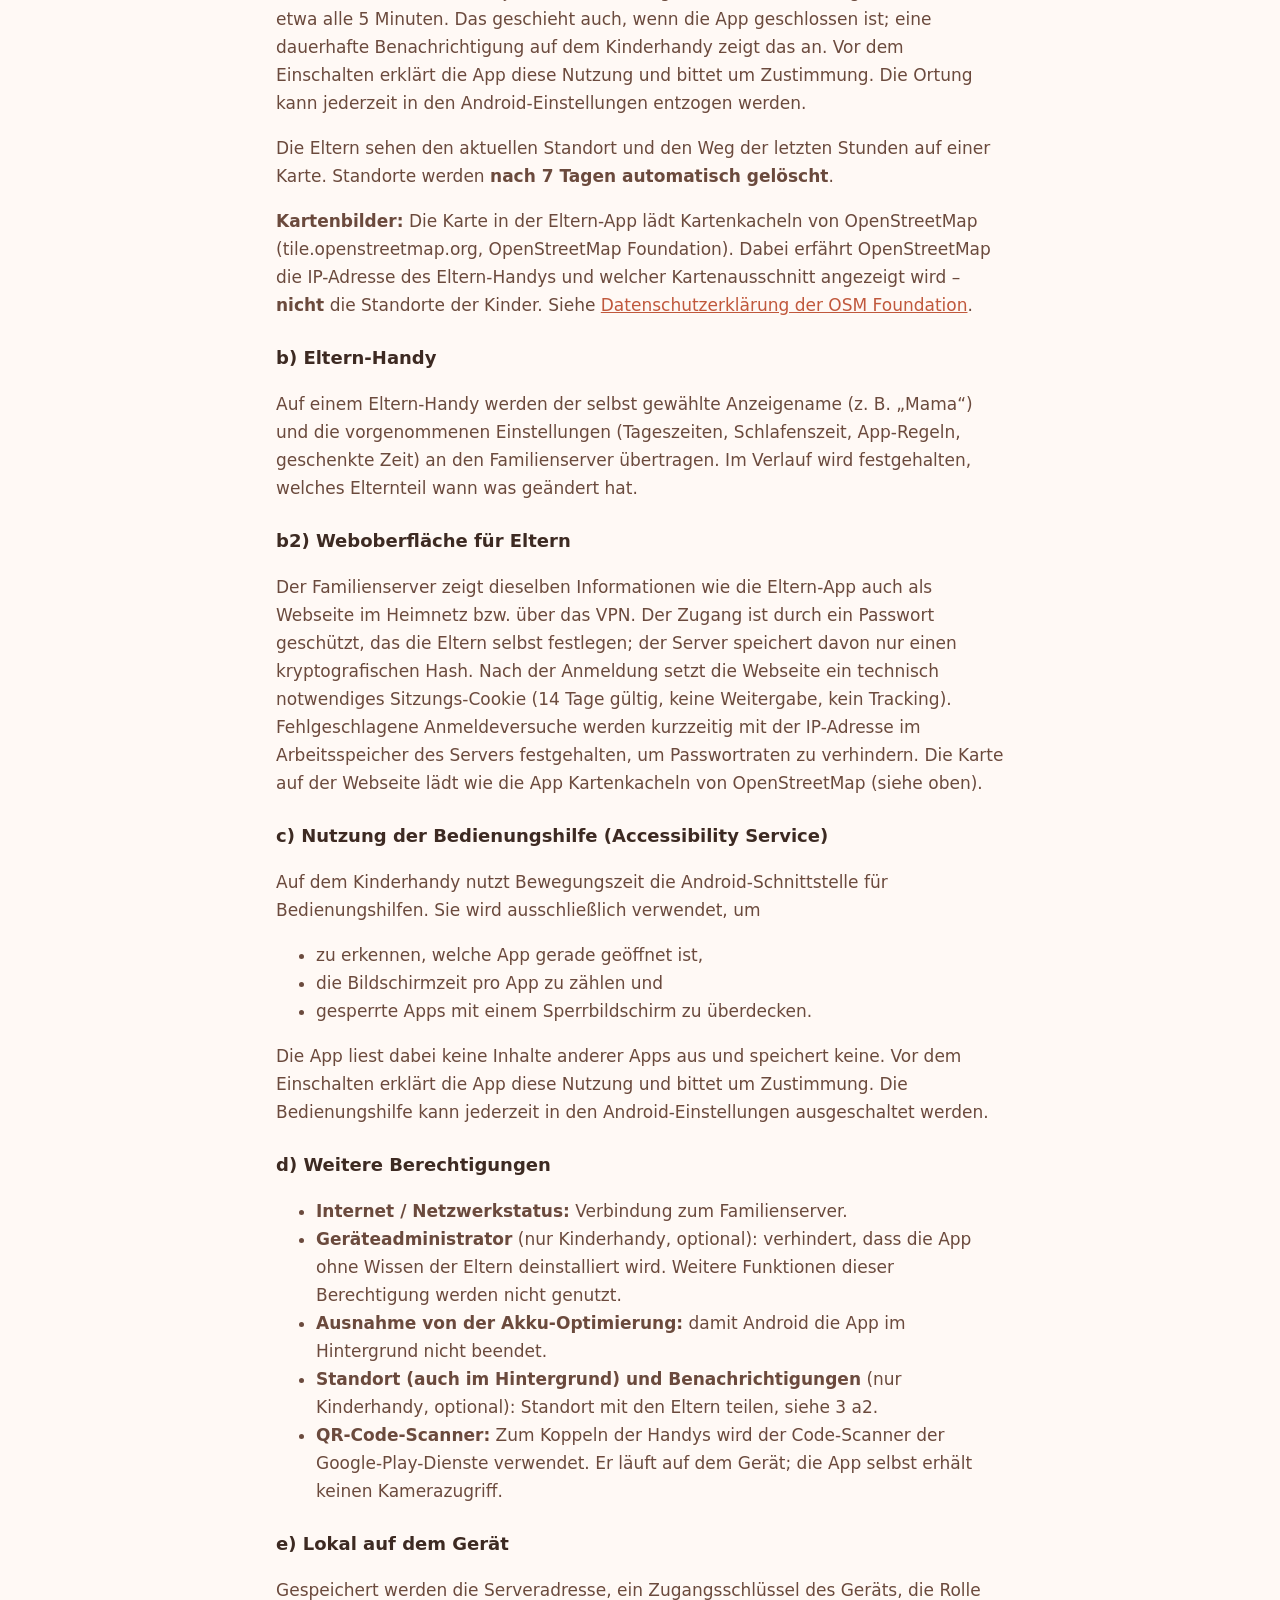
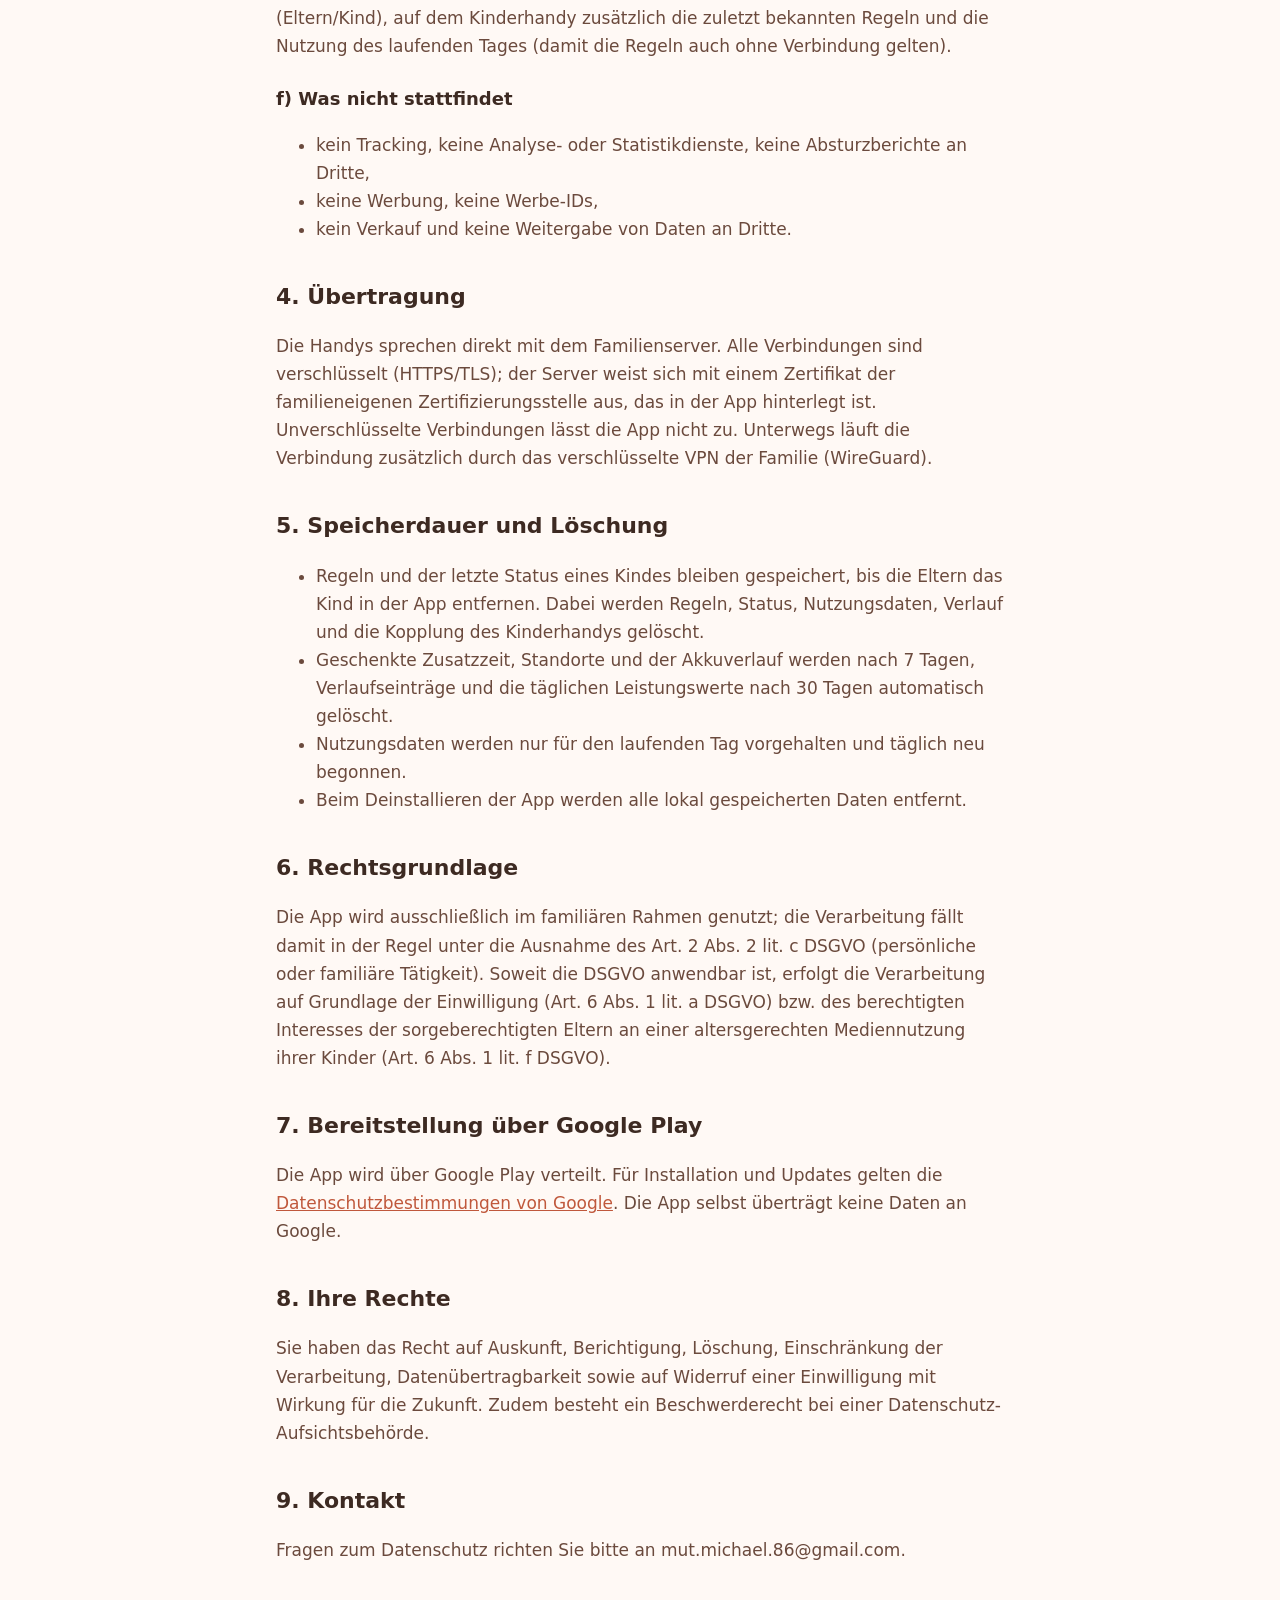
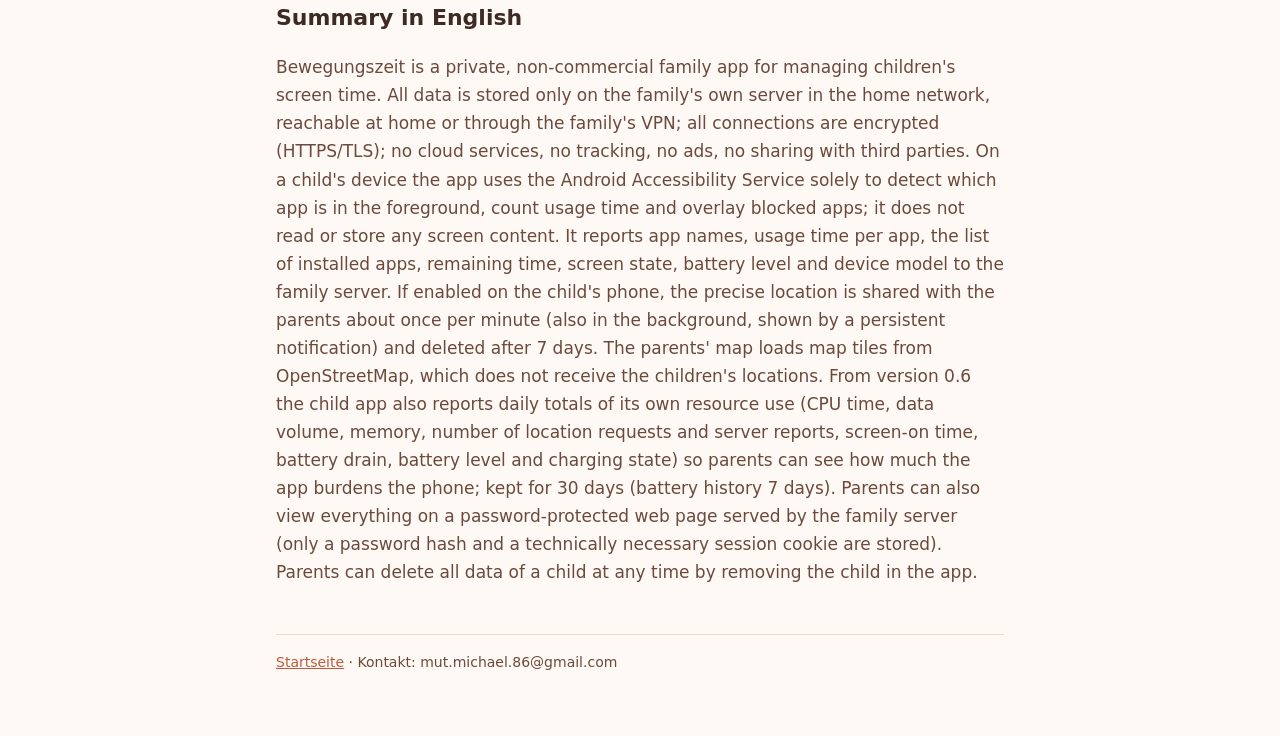
==== commit c4b507df: "Bewegungszeit-Datenschutz: Leistungswerte (Handy-Belastung) und Weboberfläche (ab 0.6) Co-Authored-B" ====
--- a/bewegungszeit-datenschutz.html
+++ b/bewegungszeit-datenschutz.html
@@ -33,7 +33,8 @@
 <li>die Liste der installierten Apps mit Startsymbol (Name und Paketname), damit die Eltern Regeln festlegen können,</li>
 <li>die verbleibende Zeit, ob und warum gerade gesperrt ist, ob der Bildschirm an ist und den Akkustand,</li>
 <li>den Gerätenamen (Hersteller und Modell) und die App-Version,</li>
-<li>Ereignisse wie „Bildschirmzeit aufgebraucht“ oder „Deinstallationsschutz abgeschaltet“.</li>
+<li>Ereignisse wie „Bildschirmzeit aufgebraucht“ oder „Deinstallationsschutz abgeschaltet“,</li>
+<li>ab Version 0.6 Leistungswerte der App selbst als Tagessumme („Handy-Belastung“): Rechenzeit und Datenmenge der App, ihr Arbeitsspeicher, Zahl der Standortabfragen und Meldungen, wie lange der Bildschirm an war, die Akkuabnahme sowie der Akkustand und ob das Handy lädt. Damit sehen die Eltern, wie stark die App das Handy beansprucht.</li>
 </ul>
 <p>Es werden <strong>keine Bildschirminhalte, Eingaben, Nachrichten, Fotos oder Kontakte</strong> erfasst.</p>
 
@@ -44,6 +45,9 @@
 
 <h3>b) Eltern-Handy</h3>
 <p>Auf einem Eltern-Handy werden der selbst gewählte Anzeigename (z.&nbsp;B. „Mama“) und die vorgenommenen Einstellungen (Tageszeiten, Schlafenszeit, App-Regeln, geschenkte Zeit) an den Familienserver übertragen. Im Verlauf wird festgehalten, welches Elternteil wann was geändert hat.</p>
+
+<h3>b2) Weboberfläche für Eltern</h3>
+<p>Der Familienserver zeigt dieselben Informationen wie die Eltern-App auch als Webseite im Heimnetz bzw. über das VPN. Der Zugang ist durch ein Passwort geschützt, das die Eltern selbst festlegen; der Server speichert davon nur einen kryptografischen Hash. Nach der Anmeldung setzt die Webseite ein technisch notwendiges Sitzungs-Cookie (14 Tage gültig, keine Weitergabe, kein Tracking). Fehlgeschlagene Anmeldeversuche werden kurzzeitig mit der IP-Adresse im Arbeitsspeicher des Servers festgehalten, um Passwortraten zu verhindern. Die Karte auf der Webseite lädt wie die App Kartenkacheln von OpenStreetMap (siehe oben).</p>
 
 <h3>c) Nutzung der Bedienungshilfe (Accessibility Service)</h3>
 <p>Auf dem Kinderhandy nutzt Bewegungszeit die Android-Schnittstelle für Bedienungshilfen. Sie wird ausschließlich verwendet, um</p>
@@ -79,7 +83,7 @@
 <h2>5. Speicherdauer und Löschung</h2>
 <ul>
 <li>Regeln und der letzte Status eines Kindes bleiben gespeichert, bis die Eltern das Kind in der App entfernen. Dabei werden Regeln, Status, Nutzungsdaten, Verlauf und die Kopplung des Kinderhandys gelöscht.</li>
-<li>Geschenkte Zusatzzeit und Standorte werden nach 7 Tagen, Verlaufseinträge nach 30 Tagen automatisch gelöscht.</li>
+<li>Geschenkte Zusatzzeit, Standorte und der Akkuverlauf werden nach 7 Tagen, Verlaufseinträge und die täglichen Leistungswerte nach 30 Tagen automatisch gelöscht.</li>
 <li>Nutzungsdaten werden nur für den laufenden Tag vorgehalten und täglich neu begonnen.</li>
 <li>Beim Deinstallieren der App werden alle lokal gespeicherten Daten entfernt.</li>
 </ul>
@@ -97,7 +101,7 @@
 <p>Fragen zum Datenschutz richten Sie bitte an mut.michael.86@gmail.com.</p>
 
 <h2>Summary in English</h2>
-<p>Bewegungszeit is a private, non-commercial family app for managing children's screen time. All data is stored only on the family's own server in the home network, reachable at home or through the family's VPN; all connections are encrypted (HTTPS/TLS); no cloud services, no tracking, no ads, no sharing with third parties. On a child's device the app uses the Android Accessibility Service solely to detect which app is in the foreground, count usage time and overlay blocked apps; it does not read or store any screen content. It reports app names, usage time per app, the list of installed apps, remaining time, screen state, battery level and device model to the family server. If enabled on the child's phone, the precise location is shared with the parents about once per minute (also in the background, shown by a persistent notification) and deleted after 7 days. The parents' map loads map tiles from OpenStreetMap, which does not receive the children's locations. Parents can delete all data of a child at any time by removing the child in the app.</p>
+<p>Bewegungszeit is a private, non-commercial family app for managing children's screen time. All data is stored only on the family's own server in the home network, reachable at home or through the family's VPN; all connections are encrypted (HTTPS/TLS); no cloud services, no tracking, no ads, no sharing with third parties. On a child's device the app uses the Android Accessibility Service solely to detect which app is in the foreground, count usage time and overlay blocked apps; it does not read or store any screen content. It reports app names, usage time per app, the list of installed apps, remaining time, screen state, battery level and device model to the family server. If enabled on the child's phone, the precise location is shared with the parents about once per minute (also in the background, shown by a persistent notification) and deleted after 7 days. The parents' map loads map tiles from OpenStreetMap, which does not receive the children's locations. From version 0.6 the child app also reports daily totals of its own resource use (CPU time, data volume, memory, number of location requests and server reports, screen-on time, battery drain, battery level and charging state) so parents can see how much the app burdens the phone; kept for 30 days (battery history 7 days). Parents can also view everything on a password-protected web page served by the family server (only a password hash and a technically necessary session cookie are stored). Parents can delete all data of a child at any time by removing the child in the app.</p>
 
 <footer><a href="index.html">Startseite</a> · Kontakt: mut.michael.86@gmail.com</footer>
 </div>
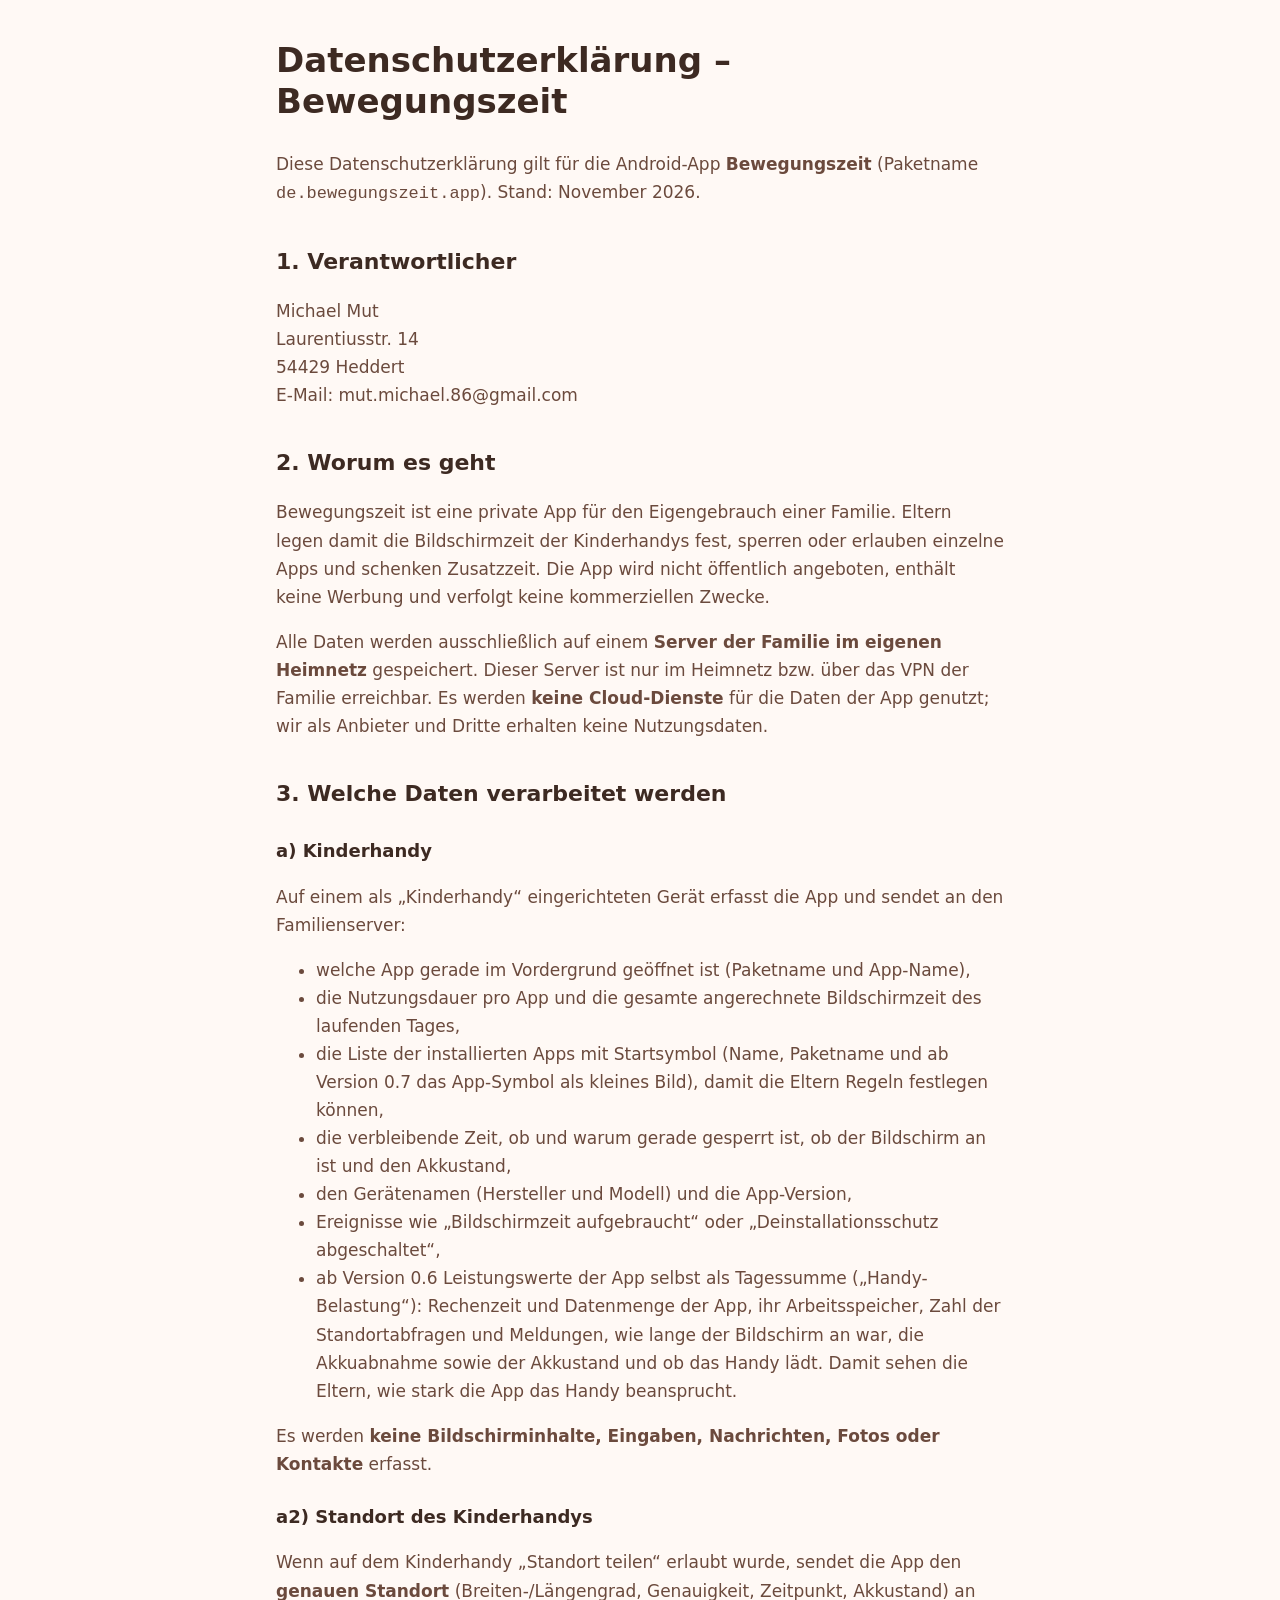
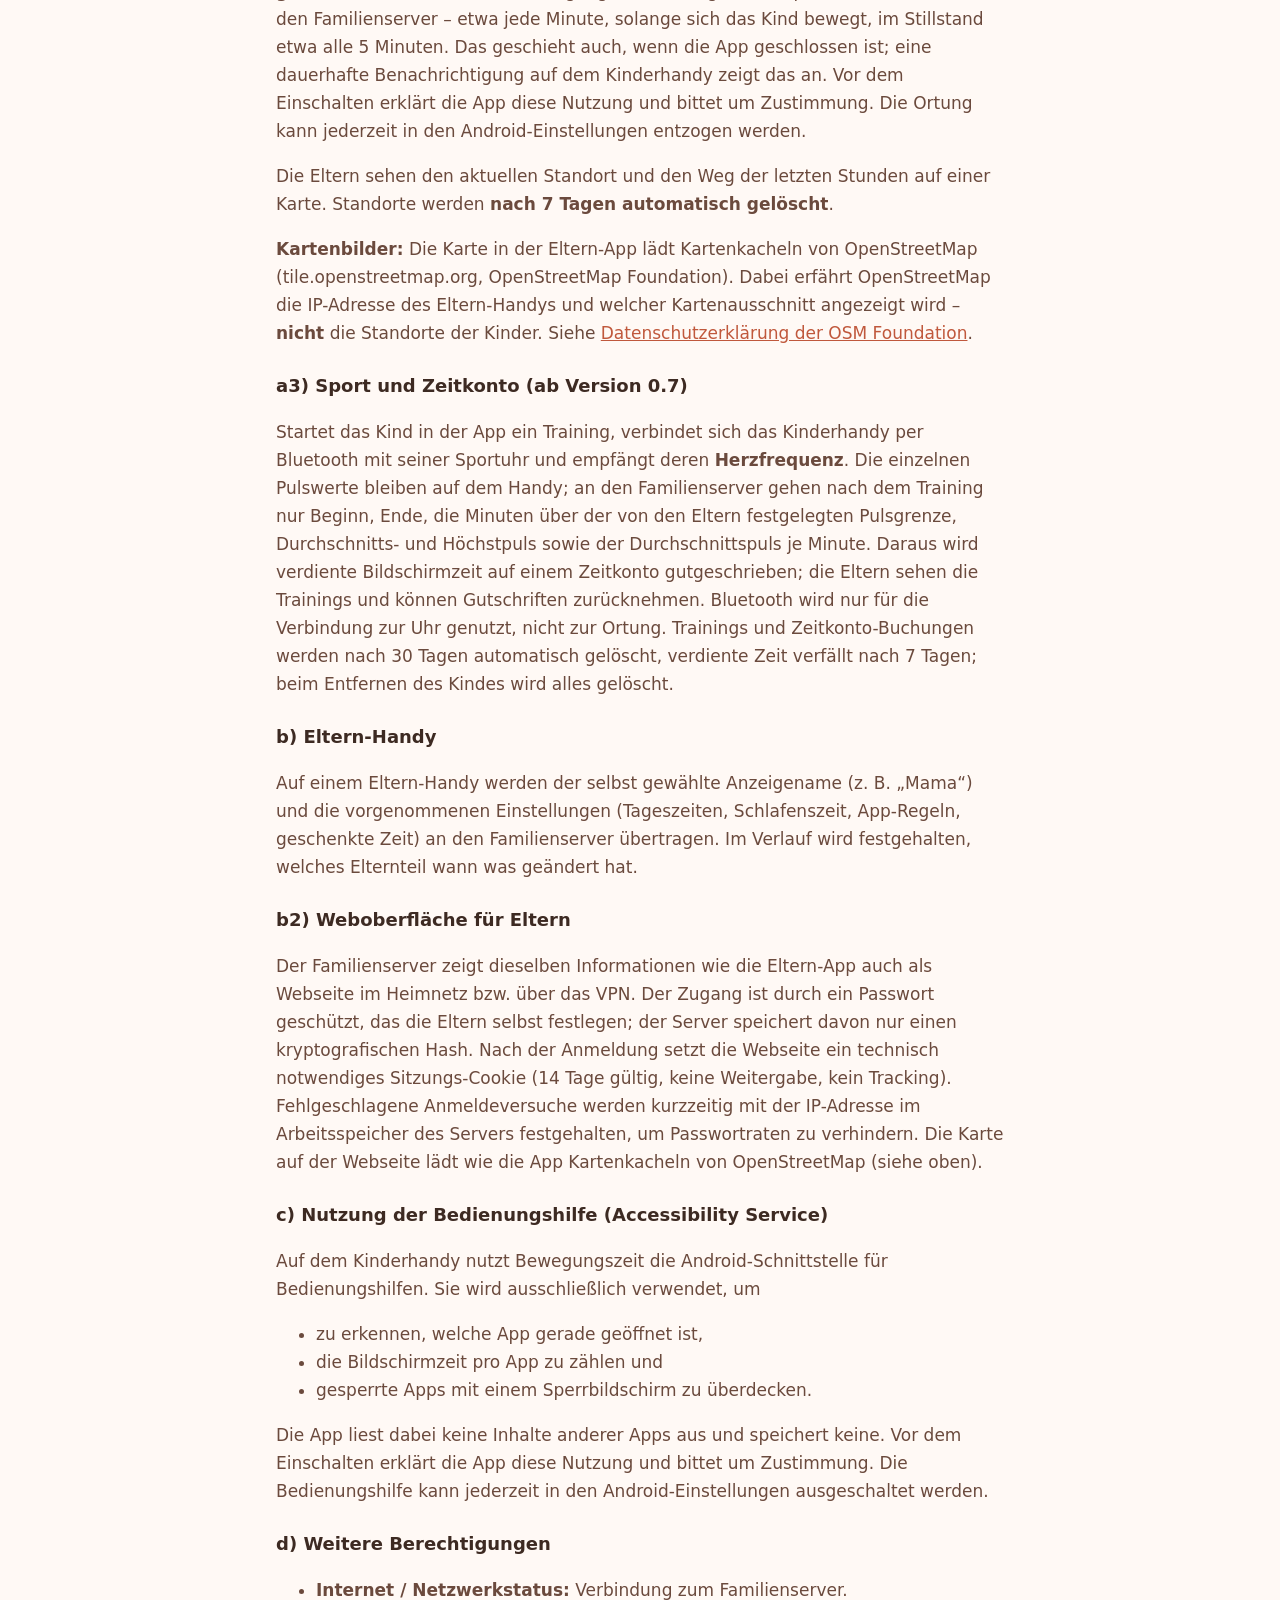
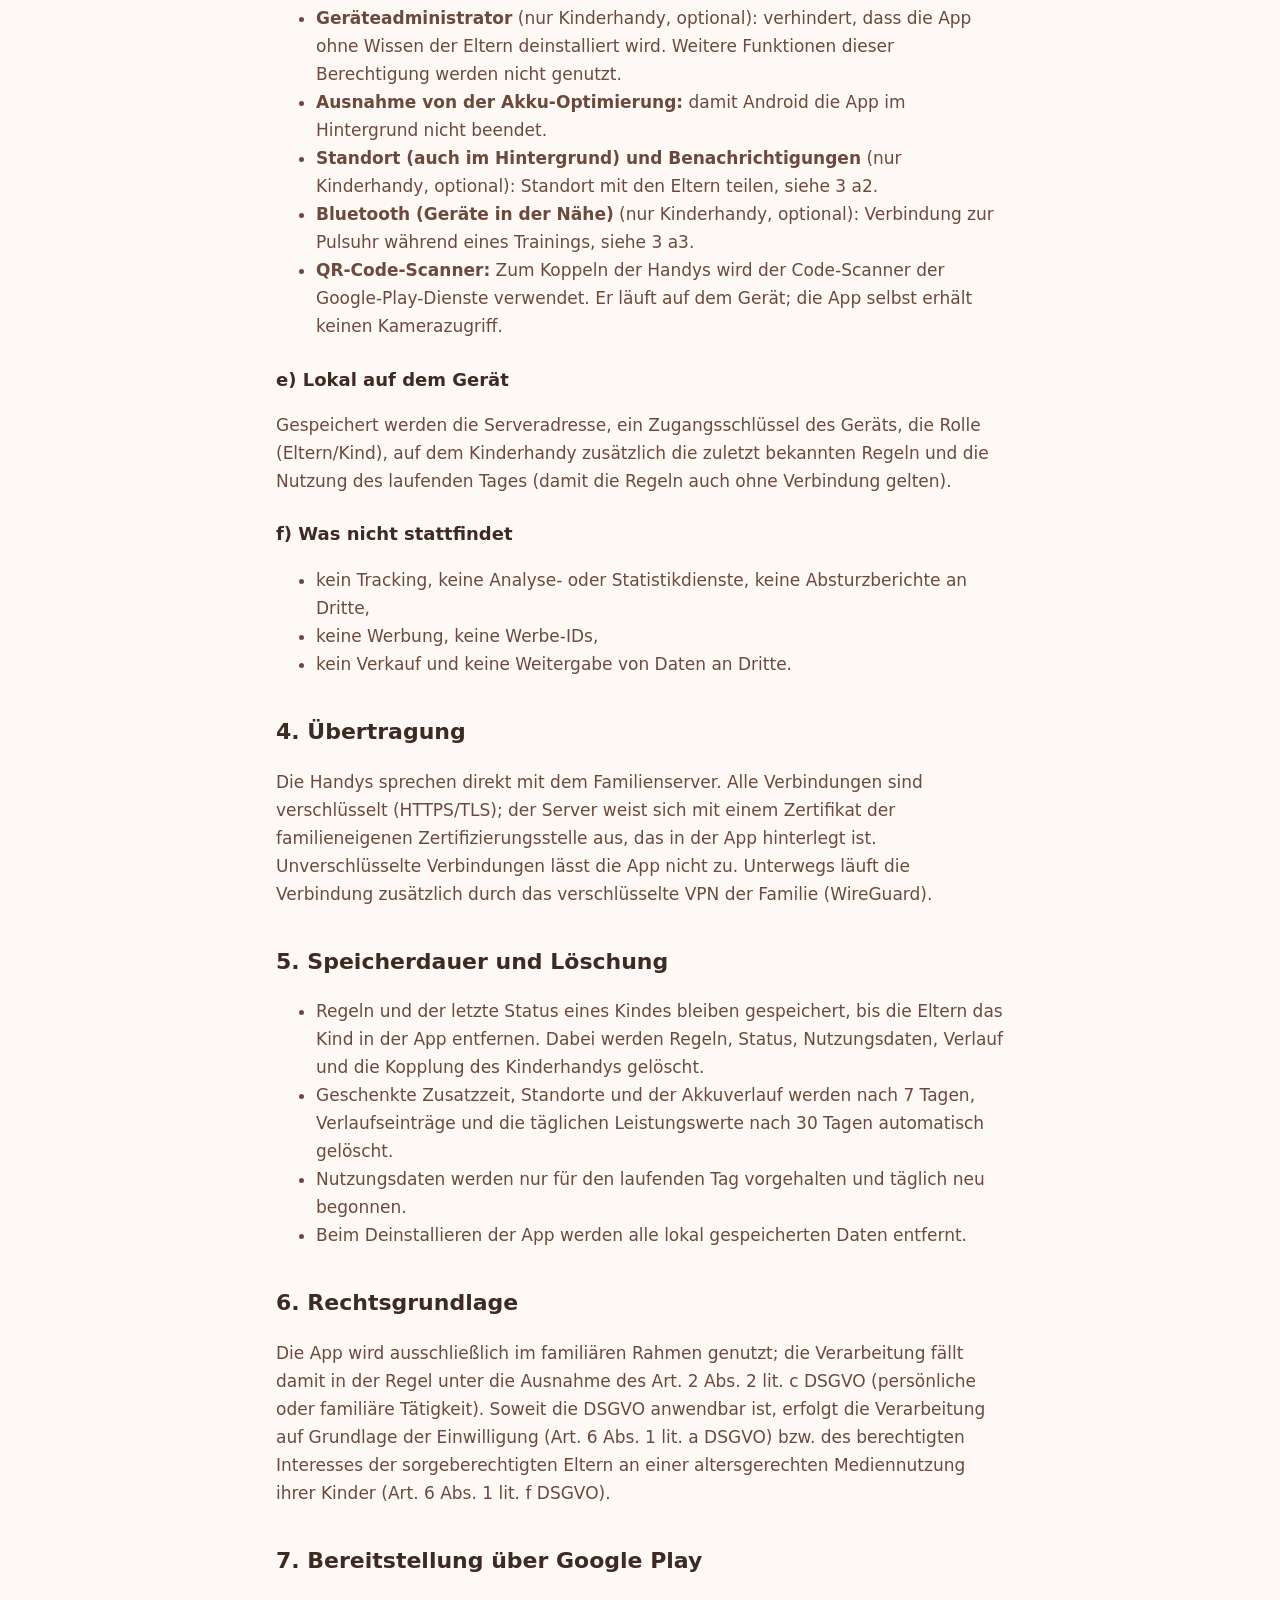
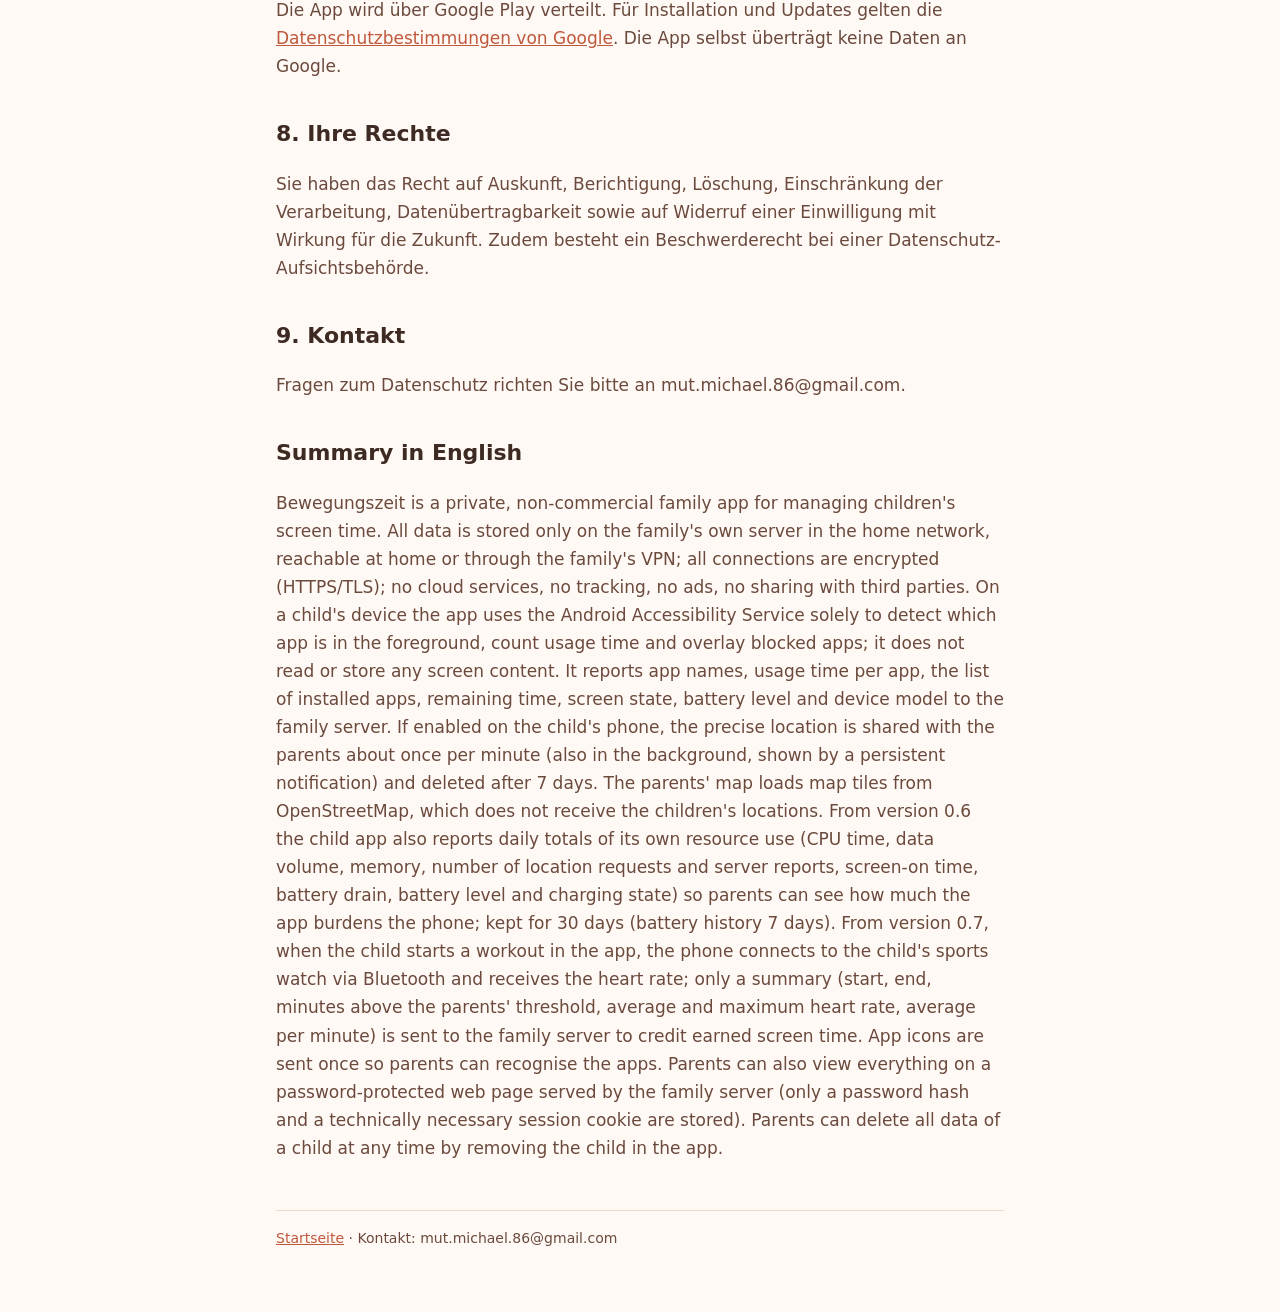
==== commit 951d6c60: "Bewegungszeit-Datenschutz: Sport/Puls per Bluetooth, Zeitkonto, App-Symbole (ab 0.7) Co-Authored-By:" ====
--- a/bewegungszeit-datenschutz.html
+++ b/bewegungszeit-datenschutz.html
@@ -30,7 +30,7 @@
 <ul>
 <li>welche App gerade im Vordergrund geöffnet ist (Paketname und App-Name),</li>
 <li>die Nutzungsdauer pro App und die gesamte angerechnete Bildschirmzeit des laufenden Tages,</li>
-<li>die Liste der installierten Apps mit Startsymbol (Name und Paketname), damit die Eltern Regeln festlegen können,</li>
+<li>die Liste der installierten Apps mit Startsymbol (Name, Paketname und ab Version 0.7 das App-Symbol als kleines Bild), damit die Eltern Regeln festlegen können,</li>
 <li>die verbleibende Zeit, ob und warum gerade gesperrt ist, ob der Bildschirm an ist und den Akkustand,</li>
 <li>den Gerätenamen (Hersteller und Modell) und die App-Version,</li>
 <li>Ereignisse wie „Bildschirmzeit aufgebraucht“ oder „Deinstallationsschutz abgeschaltet“,</li>
@@ -42,6 +42,9 @@
 <p>Wenn auf dem Kinderhandy „Standort teilen“ erlaubt wurde, sendet die App den <strong>genauen Standort</strong> (Breiten-/Längengrad, Genauigkeit, Zeitpunkt, Akkustand) an den Familienserver – etwa jede Minute, solange sich das Kind bewegt, im Stillstand etwa alle 5 Minuten. Das geschieht auch, wenn die App geschlossen ist; eine dauerhafte Benachrichtigung auf dem Kinderhandy zeigt das an. Vor dem Einschalten erklärt die App diese Nutzung und bittet um Zustimmung. Die Ortung kann jederzeit in den Android-Einstellungen entzogen werden.</p>
 <p>Die Eltern sehen den aktuellen Standort und den Weg der letzten Stunden auf einer Karte. Standorte werden <strong>nach 7 Tagen automatisch gelöscht</strong>.</p>
 <p><strong>Kartenbilder:</strong> Die Karte in der Eltern-App lädt Kartenkacheln von OpenStreetMap (tile.openstreetmap.org, OpenStreetMap Foundation). Dabei erfährt OpenStreetMap die IP-Adresse des Eltern-Handys und welcher Kartenausschnitt angezeigt wird – <strong>nicht</strong> die Standorte der Kinder. Siehe <a href="https://wiki.osmfoundation.org/wiki/Privacy_Policy">Datenschutzerklärung der OSM Foundation</a>.</p>
+
+<h3>a3) Sport und Zeitkonto (ab Version 0.7)</h3>
+<p>Startet das Kind in der App ein Training, verbindet sich das Kinderhandy per Bluetooth mit seiner Sportuhr und empfängt deren <strong>Herzfrequenz</strong>. Die einzelnen Pulswerte bleiben auf dem Handy; an den Familienserver gehen nach dem Training nur Beginn, Ende, die Minuten über der von den Eltern festgelegten Pulsgrenze, Durchschnitts- und Höchstpuls sowie der Durchschnittspuls je Minute. Daraus wird verdiente Bildschirmzeit auf einem Zeitkonto gutgeschrieben; die Eltern sehen die Trainings und können Gutschriften zurücknehmen. Bluetooth wird nur für die Verbindung zur Uhr genutzt, nicht zur Ortung. Trainings und Zeitkonto-Buchungen werden nach 30 Tagen automatisch gelöscht, verdiente Zeit verfällt nach 7 Tagen; beim Entfernen des Kindes wird alles gelöscht.</p>
 
 <h3>b) Eltern-Handy</h3>
 <p>Auf einem Eltern-Handy werden der selbst gewählte Anzeigename (z.&nbsp;B. „Mama“) und die vorgenommenen Einstellungen (Tageszeiten, Schlafenszeit, App-Regeln, geschenkte Zeit) an den Familienserver übertragen. Im Verlauf wird festgehalten, welches Elternteil wann was geändert hat.</p>
@@ -64,6 +67,7 @@
 <li><strong>Geräteadministrator</strong> (nur Kinderhandy, optional): verhindert, dass die App ohne Wissen der Eltern deinstalliert wird. Weitere Funktionen dieser Berechtigung werden nicht genutzt.</li>
 <li><strong>Ausnahme von der Akku-Optimierung:</strong> damit Android die App im Hintergrund nicht beendet.</li>
 <li><strong>Standort (auch im Hintergrund) und Benachrichtigungen</strong> (nur Kinderhandy, optional): Standort mit den Eltern teilen, siehe 3 a2.</li>
+<li><strong>Bluetooth (Geräte in der Nähe)</strong> (nur Kinderhandy, optional): Verbindung zur Pulsuhr während eines Trainings, siehe 3 a3.</li>
 <li><strong>QR-Code-Scanner:</strong> Zum Koppeln der Handys wird der Code-Scanner der Google-Play-Dienste verwendet. Er läuft auf dem Gerät; die App selbst erhält keinen Kamerazugriff.</li>
 </ul>
 
@@ -101,7 +105,7 @@
 <p>Fragen zum Datenschutz richten Sie bitte an mut.michael.86@gmail.com.</p>
 
 <h2>Summary in English</h2>
-<p>Bewegungszeit is a private, non-commercial family app for managing children's screen time. All data is stored only on the family's own server in the home network, reachable at home or through the family's VPN; all connections are encrypted (HTTPS/TLS); no cloud services, no tracking, no ads, no sharing with third parties. On a child's device the app uses the Android Accessibility Service solely to detect which app is in the foreground, count usage time and overlay blocked apps; it does not read or store any screen content. It reports app names, usage time per app, the list of installed apps, remaining time, screen state, battery level and device model to the family server. If enabled on the child's phone, the precise location is shared with the parents about once per minute (also in the background, shown by a persistent notification) and deleted after 7 days. The parents' map loads map tiles from OpenStreetMap, which does not receive the children's locations. From version 0.6 the child app also reports daily totals of its own resource use (CPU time, data volume, memory, number of location requests and server reports, screen-on time, battery drain, battery level and charging state) so parents can see how much the app burdens the phone; kept for 30 days (battery history 7 days). Parents can also view everything on a password-protected web page served by the family server (only a password hash and a technically necessary session cookie are stored). Parents can delete all data of a child at any time by removing the child in the app.</p>
+<p>Bewegungszeit is a private, non-commercial family app for managing children's screen time. All data is stored only on the family's own server in the home network, reachable at home or through the family's VPN; all connections are encrypted (HTTPS/TLS); no cloud services, no tracking, no ads, no sharing with third parties. On a child's device the app uses the Android Accessibility Service solely to detect which app is in the foreground, count usage time and overlay blocked apps; it does not read or store any screen content. It reports app names, usage time per app, the list of installed apps, remaining time, screen state, battery level and device model to the family server. If enabled on the child's phone, the precise location is shared with the parents about once per minute (also in the background, shown by a persistent notification) and deleted after 7 days. The parents' map loads map tiles from OpenStreetMap, which does not receive the children's locations. From version 0.6 the child app also reports daily totals of its own resource use (CPU time, data volume, memory, number of location requests and server reports, screen-on time, battery drain, battery level and charging state) so parents can see how much the app burdens the phone; kept for 30 days (battery history 7 days). From version 0.7, when the child starts a workout in the app, the phone connects to the child's sports watch via Bluetooth and receives the heart rate; only a summary (start, end, minutes above the parents' threshold, average and maximum heart rate, average per minute) is sent to the family server to credit earned screen time. App icons are sent once so parents can recognise the apps. Parents can also view everything on a password-protected web page served by the family server (only a password hash and a technically necessary session cookie are stored). Parents can delete all data of a child at any time by removing the child in the app.</p>
 
 <footer><a href="index.html">Startseite</a> · Kontakt: mut.michael.86@gmail.com</footer>
 </div>
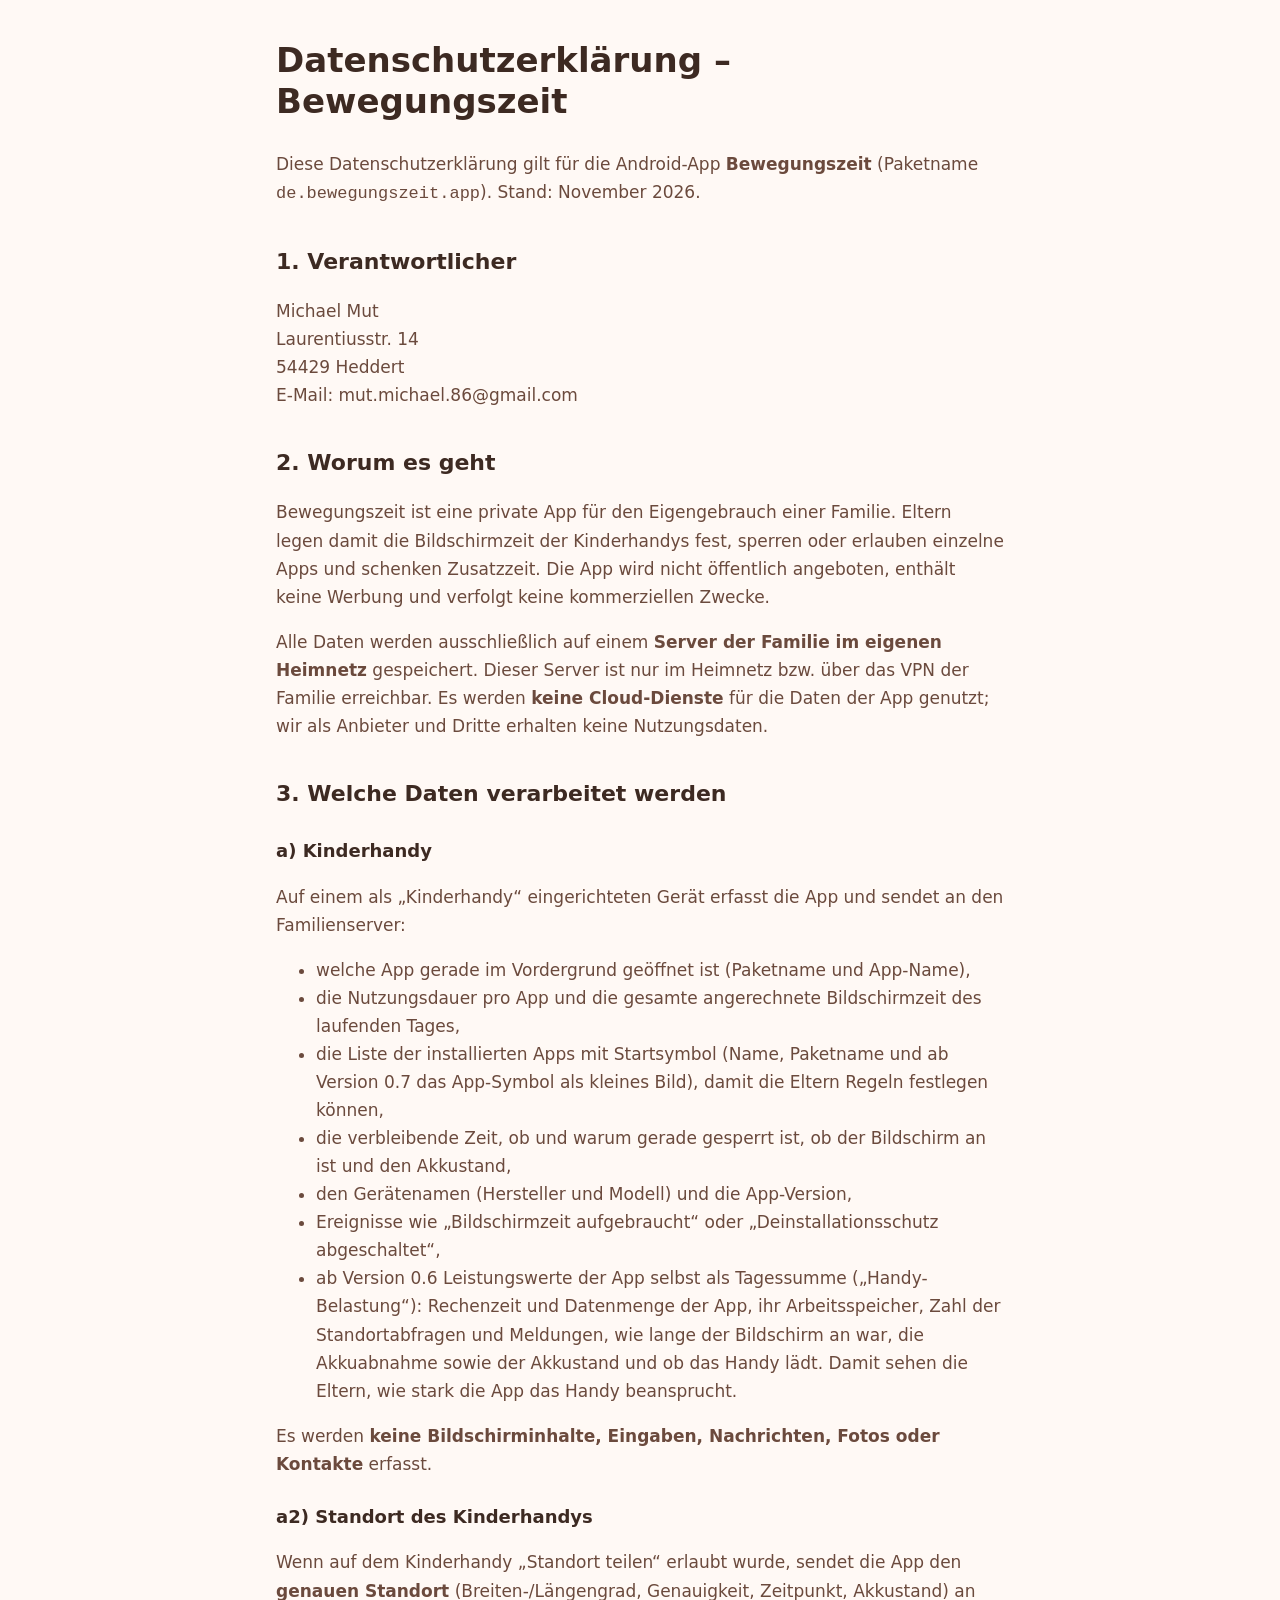
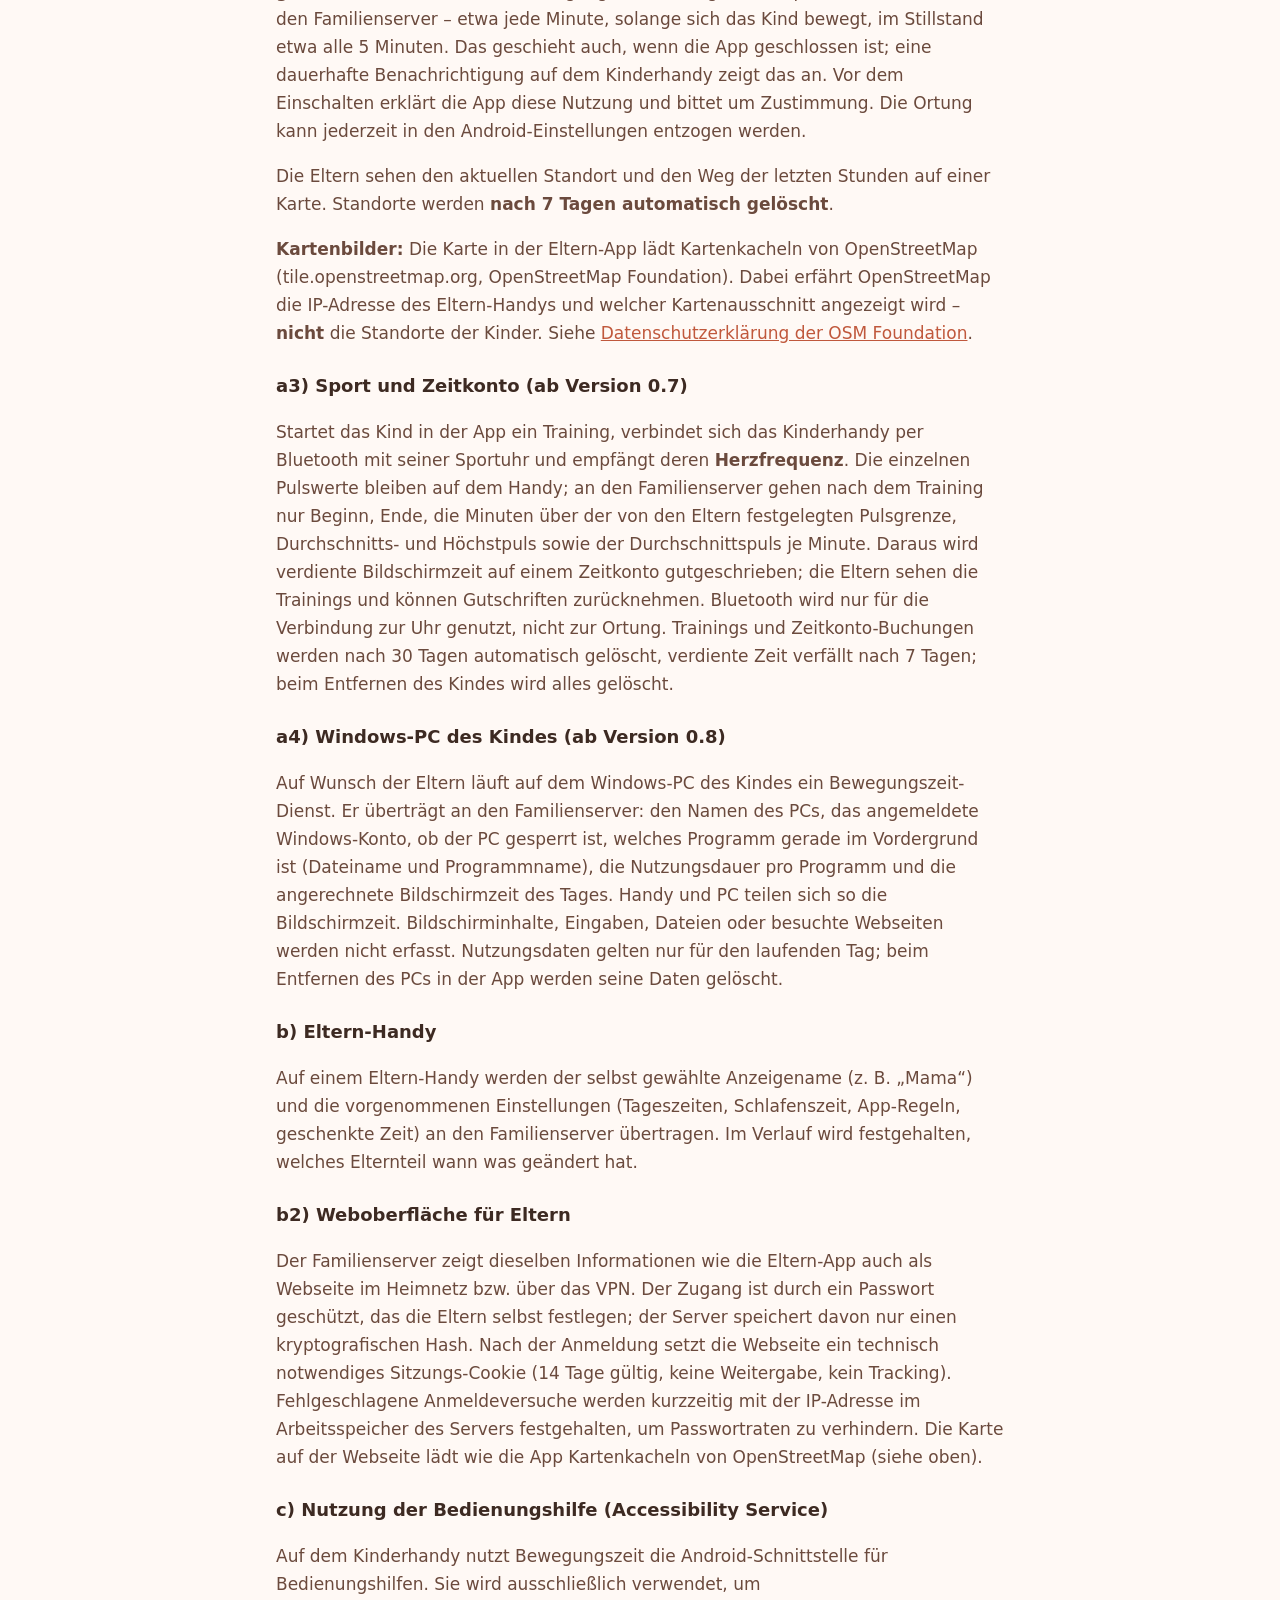
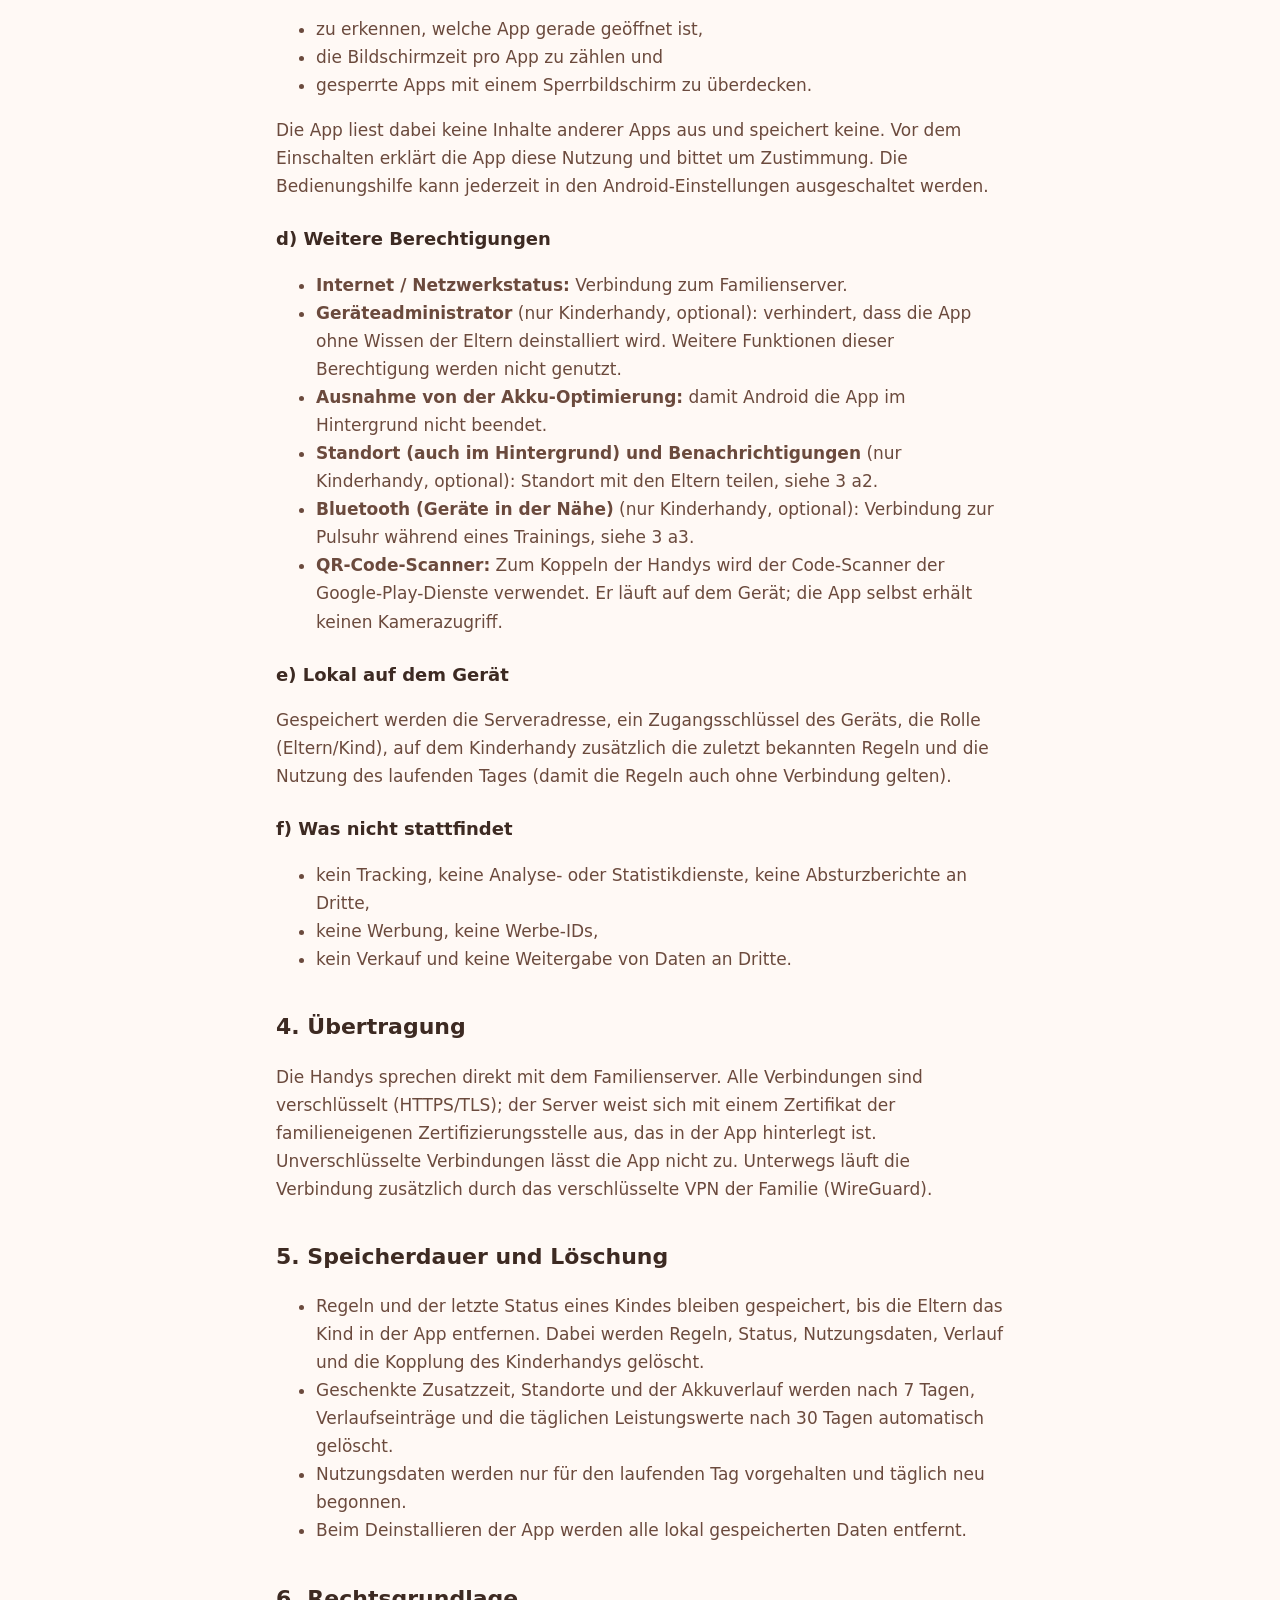
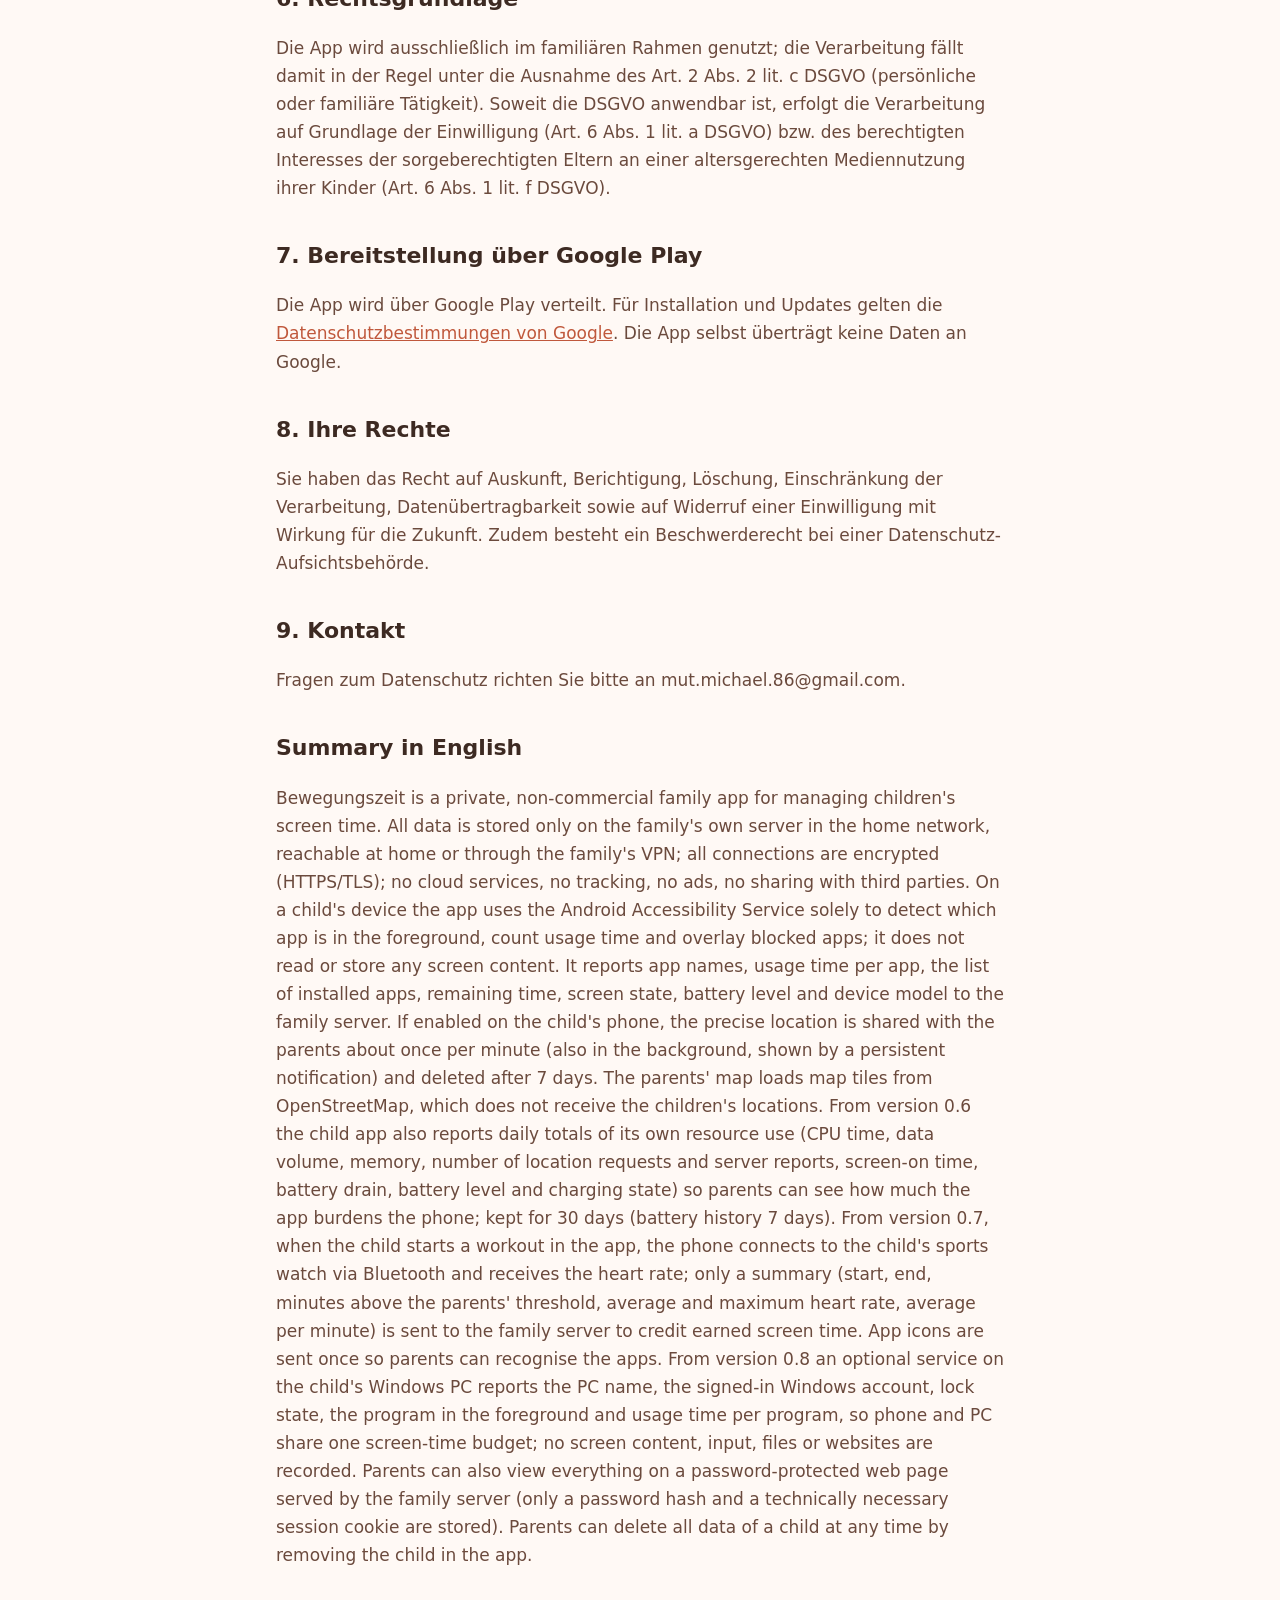
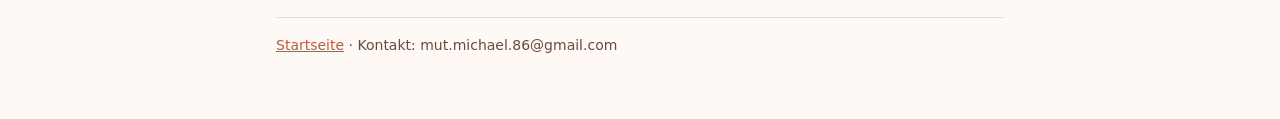
==== commit f32de10a: "Bewegungszeit-Datenschutz: Windows-PC (ab 0.8) Co-Authored-By: Claude Opus 5.5 <noreply@anthropic.co" ====
--- a/bewegungszeit-datenschutz.html
+++ b/bewegungszeit-datenschutz.html
@@ -45,6 +45,9 @@
 
 <h3>a3) Sport und Zeitkonto (ab Version 0.7)</h3>
 <p>Startet das Kind in der App ein Training, verbindet sich das Kinderhandy per Bluetooth mit seiner Sportuhr und empfängt deren <strong>Herzfrequenz</strong>. Die einzelnen Pulswerte bleiben auf dem Handy; an den Familienserver gehen nach dem Training nur Beginn, Ende, die Minuten über der von den Eltern festgelegten Pulsgrenze, Durchschnitts- und Höchstpuls sowie der Durchschnittspuls je Minute. Daraus wird verdiente Bildschirmzeit auf einem Zeitkonto gutgeschrieben; die Eltern sehen die Trainings und können Gutschriften zurücknehmen. Bluetooth wird nur für die Verbindung zur Uhr genutzt, nicht zur Ortung. Trainings und Zeitkonto-Buchungen werden nach 30 Tagen automatisch gelöscht, verdiente Zeit verfällt nach 7 Tagen; beim Entfernen des Kindes wird alles gelöscht.</p>
+
+<h3>a4) Windows-PC des Kindes (ab Version 0.8)</h3>
+<p>Auf Wunsch der Eltern läuft auf dem Windows-PC des Kindes ein Bewegungszeit-Dienst. Er überträgt an den Familienserver: den Namen des PCs, das angemeldete Windows-Konto, ob der PC gesperrt ist, welches Programm gerade im Vordergrund ist (Dateiname und Programmname), die Nutzungsdauer pro Programm und die angerechnete Bildschirmzeit des Tages. Handy und PC teilen sich so die Bildschirmzeit. Bildschirminhalte, Eingaben, Dateien oder besuchte Webseiten werden nicht erfasst. Nutzungsdaten gelten nur für den laufenden Tag; beim Entfernen des PCs in der App werden seine Daten gelöscht.</p>
 
 <h3>b) Eltern-Handy</h3>
 <p>Auf einem Eltern-Handy werden der selbst gewählte Anzeigename (z.&nbsp;B. „Mama“) und die vorgenommenen Einstellungen (Tageszeiten, Schlafenszeit, App-Regeln, geschenkte Zeit) an den Familienserver übertragen. Im Verlauf wird festgehalten, welches Elternteil wann was geändert hat.</p>
@@ -105,7 +108,7 @@
 <p>Fragen zum Datenschutz richten Sie bitte an mut.michael.86@gmail.com.</p>
 
 <h2>Summary in English</h2>
-<p>Bewegungszeit is a private, non-commercial family app for managing children's screen time. All data is stored only on the family's own server in the home network, reachable at home or through the family's VPN; all connections are encrypted (HTTPS/TLS); no cloud services, no tracking, no ads, no sharing with third parties. On a child's device the app uses the Android Accessibility Service solely to detect which app is in the foreground, count usage time and overlay blocked apps; it does not read or store any screen content. It reports app names, usage time per app, the list of installed apps, remaining time, screen state, battery level and device model to the family server. If enabled on the child's phone, the precise location is shared with the parents about once per minute (also in the background, shown by a persistent notification) and deleted after 7 days. The parents' map loads map tiles from OpenStreetMap, which does not receive the children's locations. From version 0.6 the child app also reports daily totals of its own resource use (CPU time, data volume, memory, number of location requests and server reports, screen-on time, battery drain, battery level and charging state) so parents can see how much the app burdens the phone; kept for 30 days (battery history 7 days). From version 0.7, when the child starts a workout in the app, the phone connects to the child's sports watch via Bluetooth and receives the heart rate; only a summary (start, end, minutes above the parents' threshold, average and maximum heart rate, average per minute) is sent to the family server to credit earned screen time. App icons are sent once so parents can recognise the apps. Parents can also view everything on a password-protected web page served by the family server (only a password hash and a technically necessary session cookie are stored). Parents can delete all data of a child at any time by removing the child in the app.</p>
+<p>Bewegungszeit is a private, non-commercial family app for managing children's screen time. All data is stored only on the family's own server in the home network, reachable at home or through the family's VPN; all connections are encrypted (HTTPS/TLS); no cloud services, no tracking, no ads, no sharing with third parties. On a child's device the app uses the Android Accessibility Service solely to detect which app is in the foreground, count usage time and overlay blocked apps; it does not read or store any screen content. It reports app names, usage time per app, the list of installed apps, remaining time, screen state, battery level and device model to the family server. If enabled on the child's phone, the precise location is shared with the parents about once per minute (also in the background, shown by a persistent notification) and deleted after 7 days. The parents' map loads map tiles from OpenStreetMap, which does not receive the children's locations. From version 0.6 the child app also reports daily totals of its own resource use (CPU time, data volume, memory, number of location requests and server reports, screen-on time, battery drain, battery level and charging state) so parents can see how much the app burdens the phone; kept for 30 days (battery history 7 days). From version 0.7, when the child starts a workout in the app, the phone connects to the child's sports watch via Bluetooth and receives the heart rate; only a summary (start, end, minutes above the parents' threshold, average and maximum heart rate, average per minute) is sent to the family server to credit earned screen time. App icons are sent once so parents can recognise the apps. From version 0.8 an optional service on the child's Windows PC reports the PC name, the signed-in Windows account, lock state, the program in the foreground and usage time per program, so phone and PC share one screen-time budget; no screen content, input, files or websites are recorded. Parents can also view everything on a password-protected web page served by the family server (only a password hash and a technically necessary session cookie are stored). Parents can delete all data of a child at any time by removing the child in the app.</p>
 
 <footer><a href="index.html">Startseite</a> · Kontakt: mut.michael.86@gmail.com</footer>
 </div>
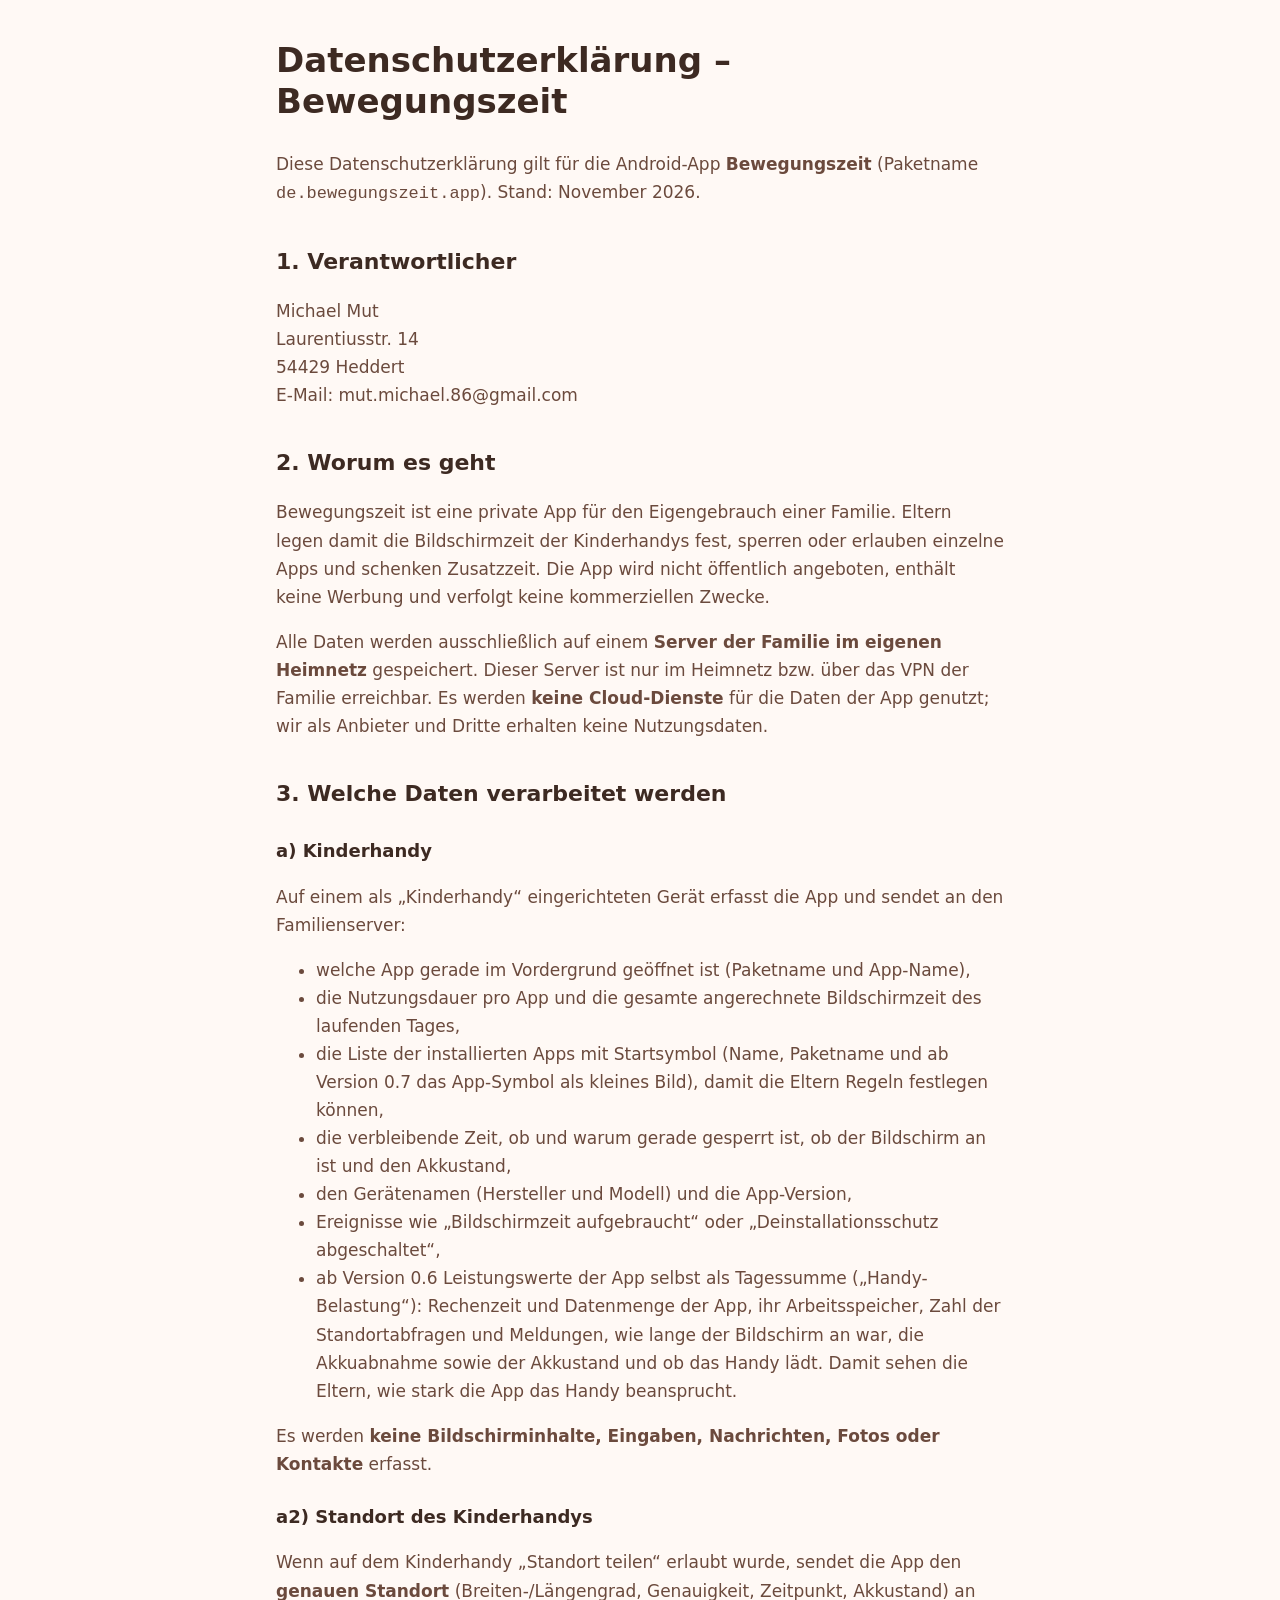
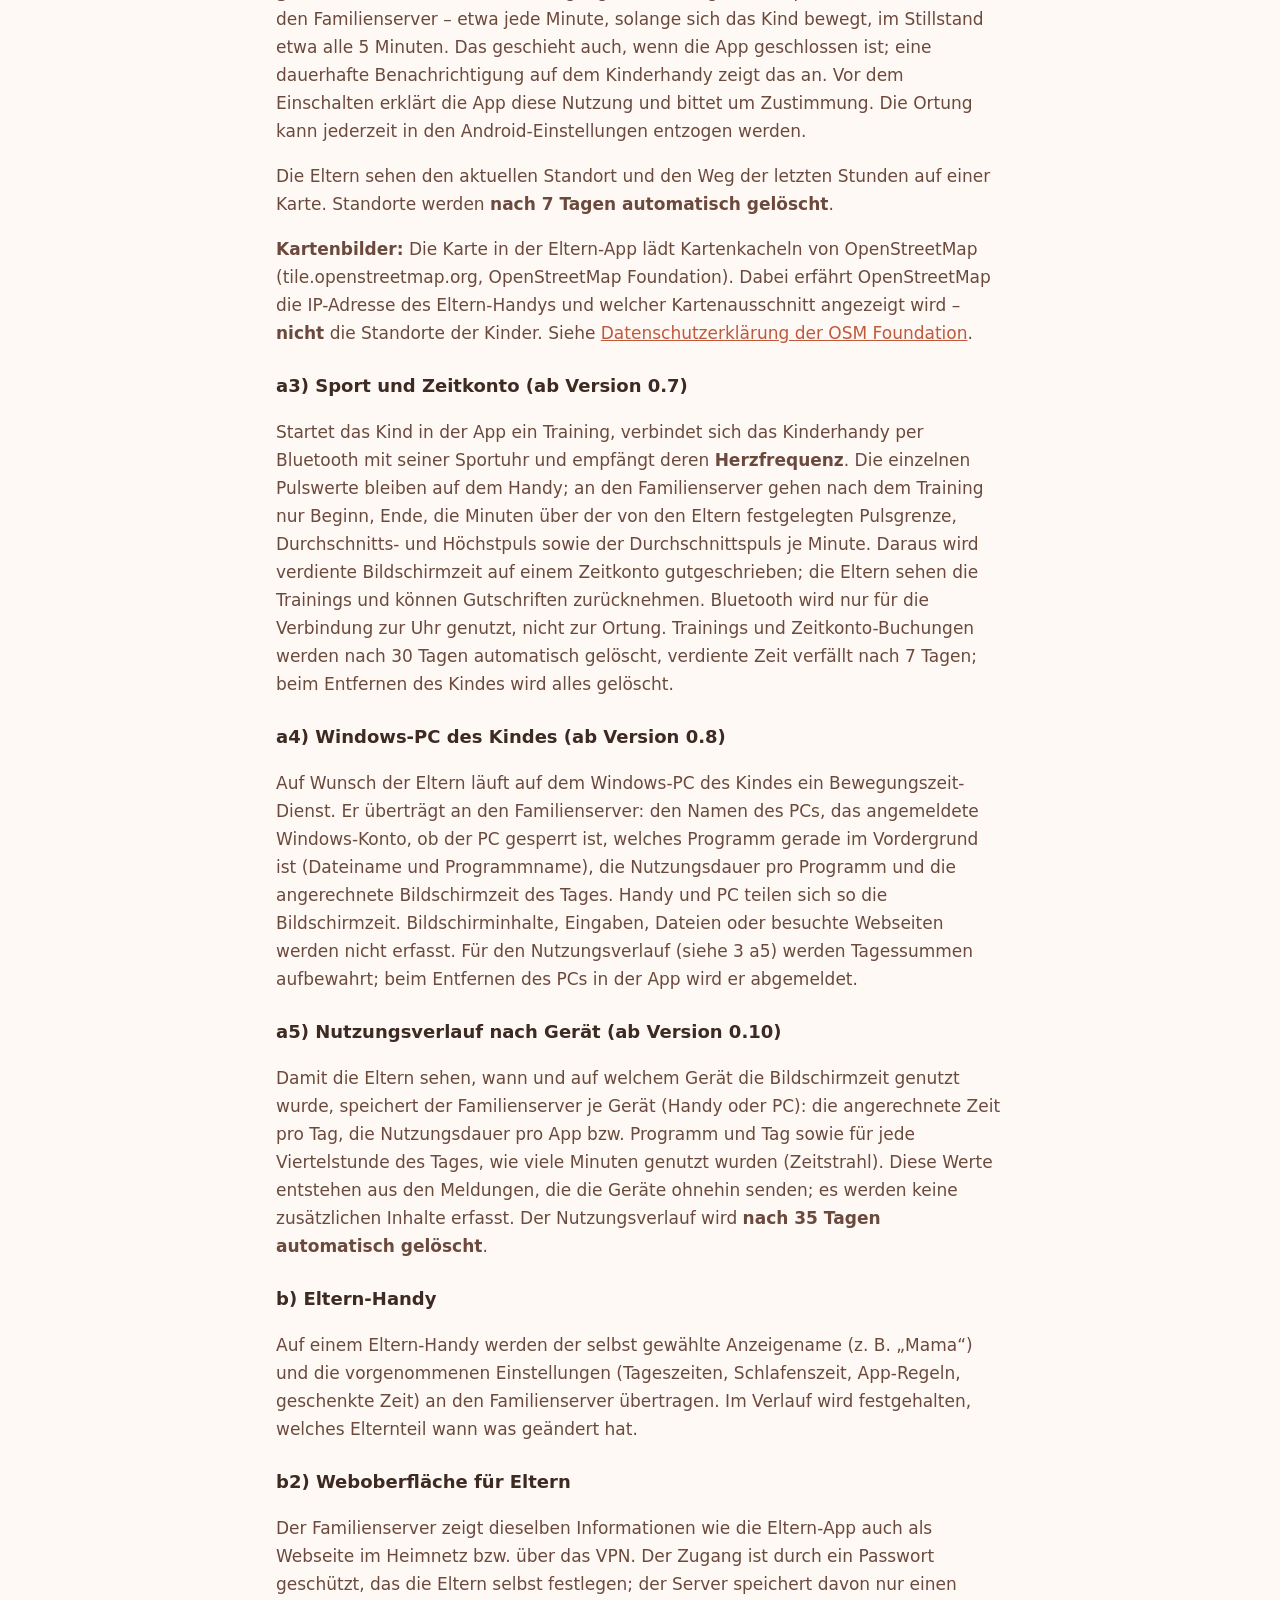
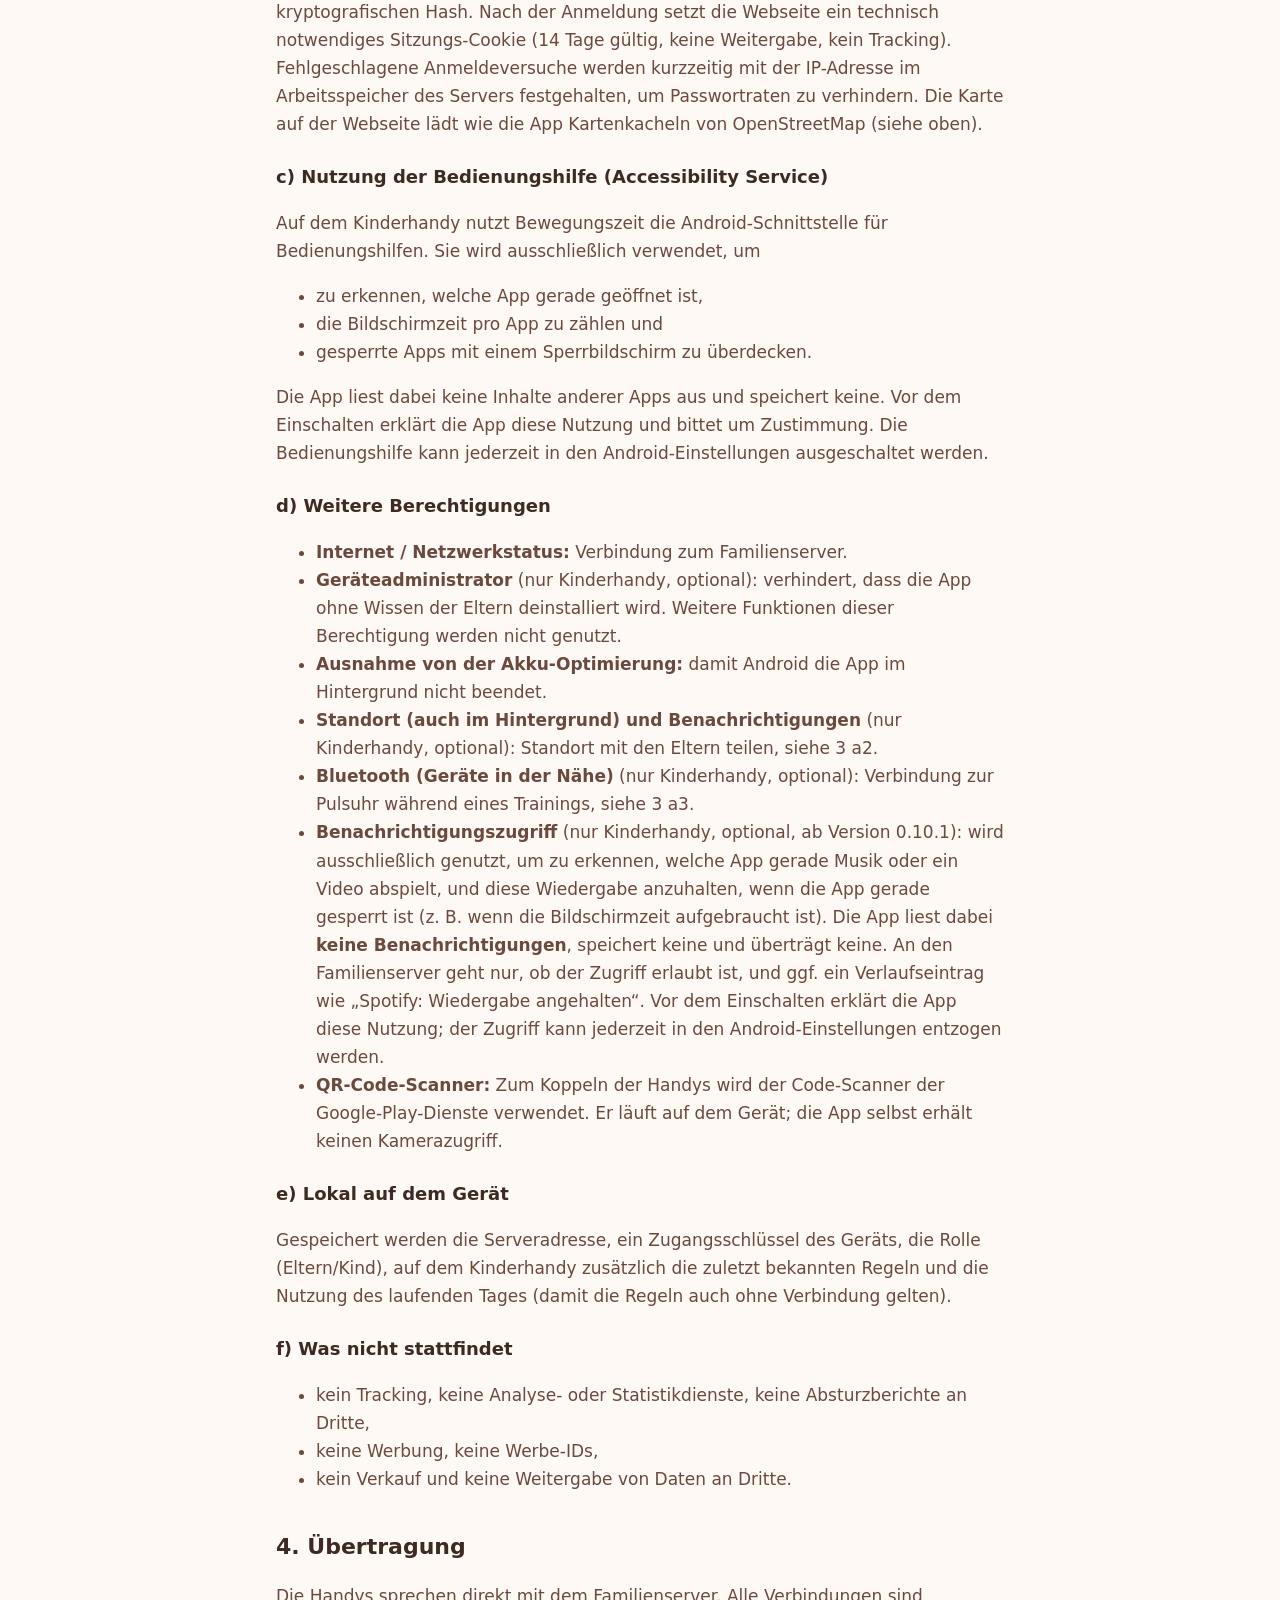
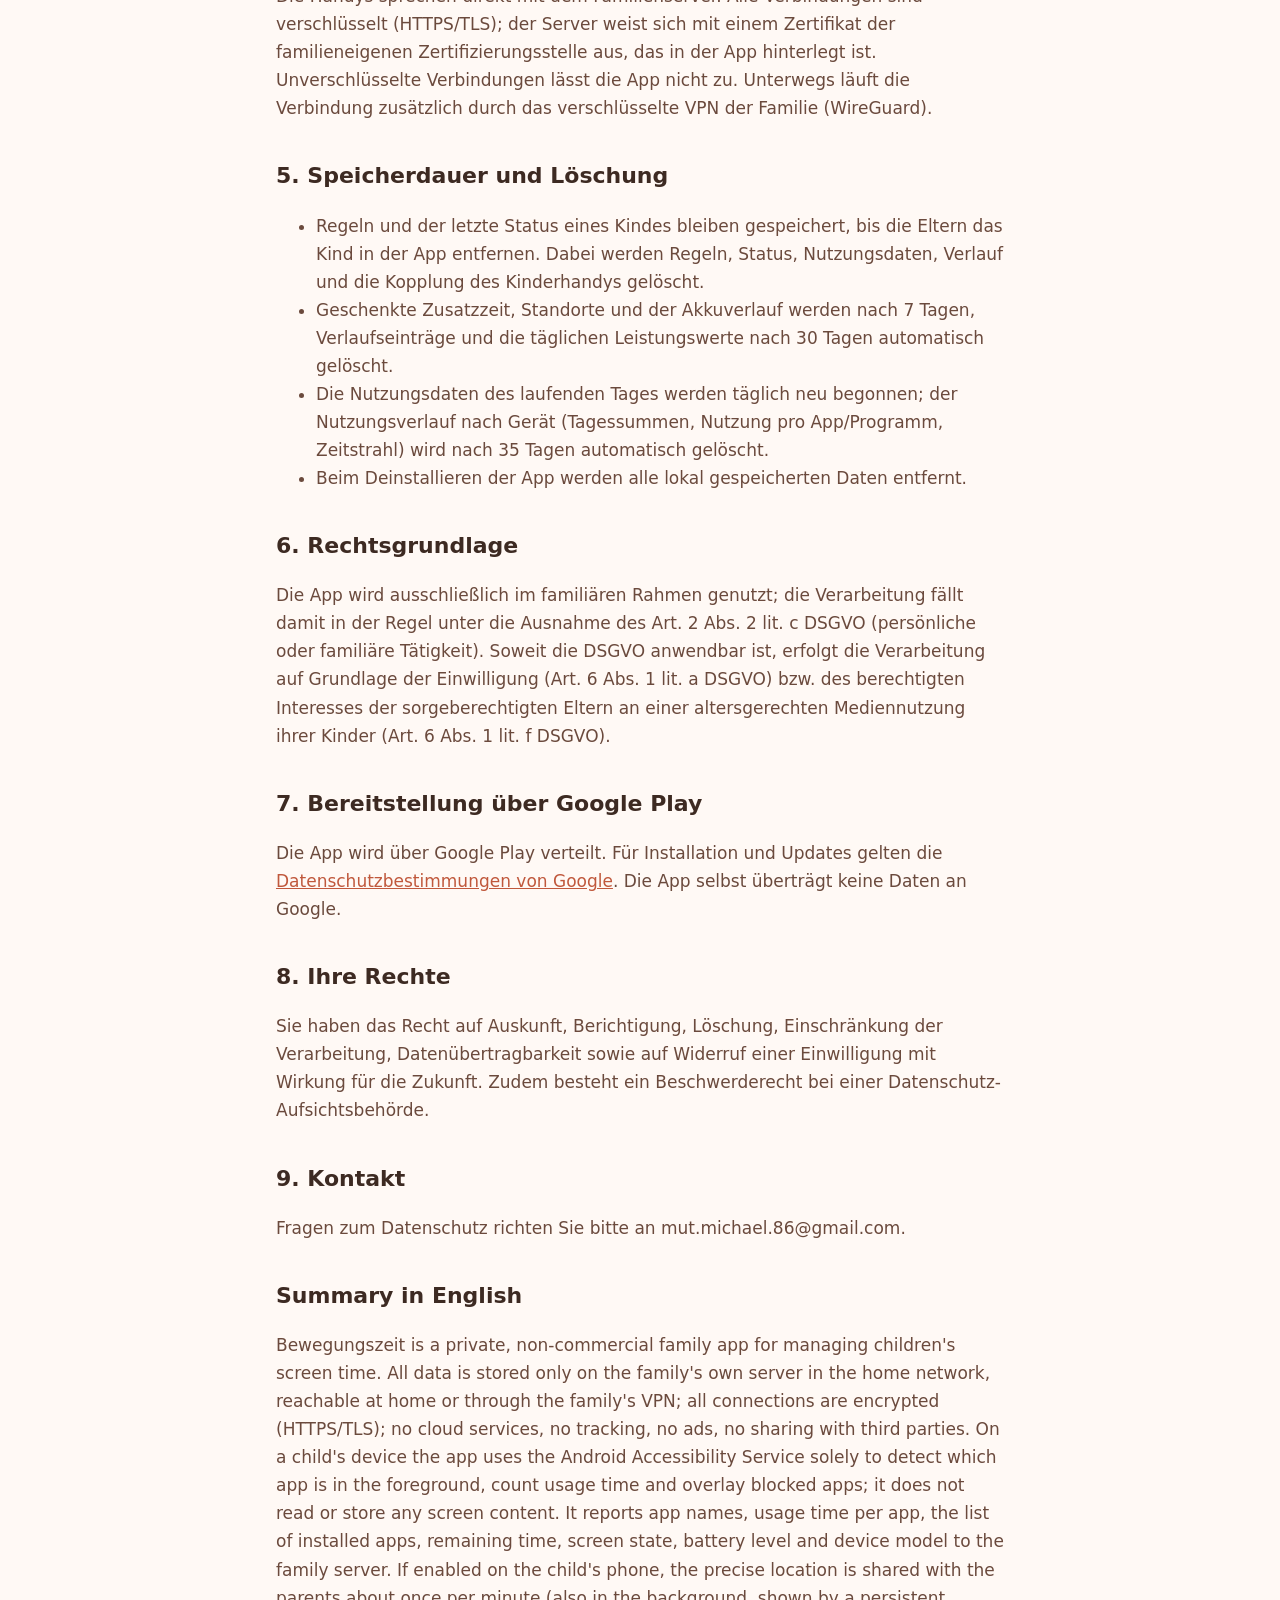
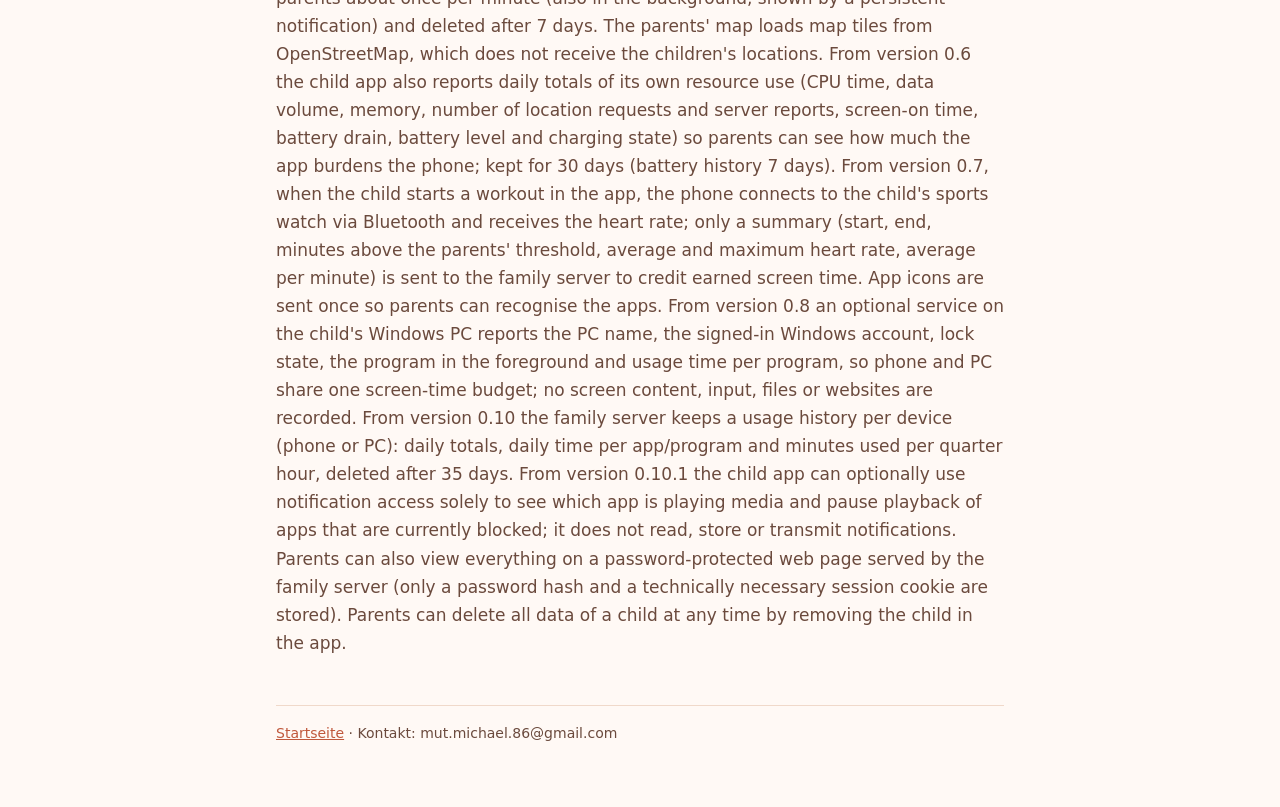
==== commit 60dda638: "Bewegungszeit-Datenschutz: Benachrichtigungszugriff (0.10.1), Nutzungsverlauf nach Gerät (0.10) Co-A" ====
--- a/bewegungszeit-datenschutz.html
+++ b/bewegungszeit-datenschutz.html
@@ -47,7 +47,10 @@
 <p>Startet das Kind in der App ein Training, verbindet sich das Kinderhandy per Bluetooth mit seiner Sportuhr und empfängt deren <strong>Herzfrequenz</strong>. Die einzelnen Pulswerte bleiben auf dem Handy; an den Familienserver gehen nach dem Training nur Beginn, Ende, die Minuten über der von den Eltern festgelegten Pulsgrenze, Durchschnitts- und Höchstpuls sowie der Durchschnittspuls je Minute. Daraus wird verdiente Bildschirmzeit auf einem Zeitkonto gutgeschrieben; die Eltern sehen die Trainings und können Gutschriften zurücknehmen. Bluetooth wird nur für die Verbindung zur Uhr genutzt, nicht zur Ortung. Trainings und Zeitkonto-Buchungen werden nach 30 Tagen automatisch gelöscht, verdiente Zeit verfällt nach 7 Tagen; beim Entfernen des Kindes wird alles gelöscht.</p>
 
 <h3>a4) Windows-PC des Kindes (ab Version 0.8)</h3>
-<p>Auf Wunsch der Eltern läuft auf dem Windows-PC des Kindes ein Bewegungszeit-Dienst. Er überträgt an den Familienserver: den Namen des PCs, das angemeldete Windows-Konto, ob der PC gesperrt ist, welches Programm gerade im Vordergrund ist (Dateiname und Programmname), die Nutzungsdauer pro Programm und die angerechnete Bildschirmzeit des Tages. Handy und PC teilen sich so die Bildschirmzeit. Bildschirminhalte, Eingaben, Dateien oder besuchte Webseiten werden nicht erfasst. Nutzungsdaten gelten nur für den laufenden Tag; beim Entfernen des PCs in der App werden seine Daten gelöscht.</p>
+<p>Auf Wunsch der Eltern läuft auf dem Windows-PC des Kindes ein Bewegungszeit-Dienst. Er überträgt an den Familienserver: den Namen des PCs, das angemeldete Windows-Konto, ob der PC gesperrt ist, welches Programm gerade im Vordergrund ist (Dateiname und Programmname), die Nutzungsdauer pro Programm und die angerechnete Bildschirmzeit des Tages. Handy und PC teilen sich so die Bildschirmzeit. Bildschirminhalte, Eingaben, Dateien oder besuchte Webseiten werden nicht erfasst. Für den Nutzungsverlauf (siehe 3 a5) werden Tagessummen aufbewahrt; beim Entfernen des PCs in der App wird er abgemeldet.</p>
+
+<h3>a5) Nutzungsverlauf nach Gerät (ab Version 0.10)</h3>
+<p>Damit die Eltern sehen, wann und auf welchem Gerät die Bildschirmzeit genutzt wurde, speichert der Familienserver je Gerät (Handy oder PC): die angerechnete Zeit pro Tag, die Nutzungsdauer pro App bzw. Programm und Tag sowie für jede Viertelstunde des Tages, wie viele Minuten genutzt wurden (Zeitstrahl). Diese Werte entstehen aus den Meldungen, die die Geräte ohnehin senden; es werden keine zusätzlichen Inhalte erfasst. Der Nutzungsverlauf wird <strong>nach 35 Tagen automatisch gelöscht</strong>.</p>
 
 <h3>b) Eltern-Handy</h3>
 <p>Auf einem Eltern-Handy werden der selbst gewählte Anzeigename (z.&nbsp;B. „Mama“) und die vorgenommenen Einstellungen (Tageszeiten, Schlafenszeit, App-Regeln, geschenkte Zeit) an den Familienserver übertragen. Im Verlauf wird festgehalten, welches Elternteil wann was geändert hat.</p>
@@ -71,6 +74,7 @@
 <li><strong>Ausnahme von der Akku-Optimierung:</strong> damit Android die App im Hintergrund nicht beendet.</li>
 <li><strong>Standort (auch im Hintergrund) und Benachrichtigungen</strong> (nur Kinderhandy, optional): Standort mit den Eltern teilen, siehe 3 a2.</li>
 <li><strong>Bluetooth (Geräte in der Nähe)</strong> (nur Kinderhandy, optional): Verbindung zur Pulsuhr während eines Trainings, siehe 3 a3.</li>
+<li><strong>Benachrichtigungszugriff</strong> (nur Kinderhandy, optional, ab Version 0.10.1): wird ausschließlich genutzt, um zu erkennen, welche App gerade Musik oder ein Video abspielt, und diese Wiedergabe anzuhalten, wenn die App gerade gesperrt ist (z. B. wenn die Bildschirmzeit aufgebraucht ist). Die App liest dabei <strong>keine Benachrichtigungen</strong>, speichert keine und überträgt keine. An den Familienserver geht nur, ob der Zugriff erlaubt ist, und ggf. ein Verlaufseintrag wie „Spotify: Wiedergabe angehalten“. Vor dem Einschalten erklärt die App diese Nutzung; der Zugriff kann jederzeit in den Android-Einstellungen entzogen werden.</li>
 <li><strong>QR-Code-Scanner:</strong> Zum Koppeln der Handys wird der Code-Scanner der Google-Play-Dienste verwendet. Er läuft auf dem Gerät; die App selbst erhält keinen Kamerazugriff.</li>
 </ul>
 
@@ -91,7 +95,7 @@
 <ul>
 <li>Regeln und der letzte Status eines Kindes bleiben gespeichert, bis die Eltern das Kind in der App entfernen. Dabei werden Regeln, Status, Nutzungsdaten, Verlauf und die Kopplung des Kinderhandys gelöscht.</li>
 <li>Geschenkte Zusatzzeit, Standorte und der Akkuverlauf werden nach 7 Tagen, Verlaufseinträge und die täglichen Leistungswerte nach 30 Tagen automatisch gelöscht.</li>
-<li>Nutzungsdaten werden nur für den laufenden Tag vorgehalten und täglich neu begonnen.</li>
+<li>Die Nutzungsdaten des laufenden Tages werden täglich neu begonnen; der Nutzungsverlauf nach Gerät (Tagessummen, Nutzung pro App/Programm, Zeitstrahl) wird nach 35 Tagen automatisch gelöscht.</li>
 <li>Beim Deinstallieren der App werden alle lokal gespeicherten Daten entfernt.</li>
 </ul>
 
@@ -108,7 +112,7 @@
 <p>Fragen zum Datenschutz richten Sie bitte an mut.michael.86@gmail.com.</p>
 
 <h2>Summary in English</h2>
-<p>Bewegungszeit is a private, non-commercial family app for managing children's screen time. All data is stored only on the family's own server in the home network, reachable at home or through the family's VPN; all connections are encrypted (HTTPS/TLS); no cloud services, no tracking, no ads, no sharing with third parties. On a child's device the app uses the Android Accessibility Service solely to detect which app is in the foreground, count usage time and overlay blocked apps; it does not read or store any screen content. It reports app names, usage time per app, the list of installed apps, remaining time, screen state, battery level and device model to the family server. If enabled on the child's phone, the precise location is shared with the parents about once per minute (also in the background, shown by a persistent notification) and deleted after 7 days. The parents' map loads map tiles from OpenStreetMap, which does not receive the children's locations. From version 0.6 the child app also reports daily totals of its own resource use (CPU time, data volume, memory, number of location requests and server reports, screen-on time, battery drain, battery level and charging state) so parents can see how much the app burdens the phone; kept for 30 days (battery history 7 days). From version 0.7, when the child starts a workout in the app, the phone connects to the child's sports watch via Bluetooth and receives the heart rate; only a summary (start, end, minutes above the parents' threshold, average and maximum heart rate, average per minute) is sent to the family server to credit earned screen time. App icons are sent once so parents can recognise the apps. From version 0.8 an optional service on the child's Windows PC reports the PC name, the signed-in Windows account, lock state, the program in the foreground and usage time per program, so phone and PC share one screen-time budget; no screen content, input, files or websites are recorded. Parents can also view everything on a password-protected web page served by the family server (only a password hash and a technically necessary session cookie are stored). Parents can delete all data of a child at any time by removing the child in the app.</p>
+<p>Bewegungszeit is a private, non-commercial family app for managing children's screen time. All data is stored only on the family's own server in the home network, reachable at home or through the family's VPN; all connections are encrypted (HTTPS/TLS); no cloud services, no tracking, no ads, no sharing with third parties. On a child's device the app uses the Android Accessibility Service solely to detect which app is in the foreground, count usage time and overlay blocked apps; it does not read or store any screen content. It reports app names, usage time per app, the list of installed apps, remaining time, screen state, battery level and device model to the family server. If enabled on the child's phone, the precise location is shared with the parents about once per minute (also in the background, shown by a persistent notification) and deleted after 7 days. The parents' map loads map tiles from OpenStreetMap, which does not receive the children's locations. From version 0.6 the child app also reports daily totals of its own resource use (CPU time, data volume, memory, number of location requests and server reports, screen-on time, battery drain, battery level and charging state) so parents can see how much the app burdens the phone; kept for 30 days (battery history 7 days). From version 0.7, when the child starts a workout in the app, the phone connects to the child's sports watch via Bluetooth and receives the heart rate; only a summary (start, end, minutes above the parents' threshold, average and maximum heart rate, average per minute) is sent to the family server to credit earned screen time. App icons are sent once so parents can recognise the apps. From version 0.8 an optional service on the child's Windows PC reports the PC name, the signed-in Windows account, lock state, the program in the foreground and usage time per program, so phone and PC share one screen-time budget; no screen content, input, files or websites are recorded. From version 0.10 the family server keeps a usage history per device (phone or PC): daily totals, daily time per app/program and minutes used per quarter hour, deleted after 35 days. From version 0.10.1 the child app can optionally use notification access solely to see which app is playing media and pause playback of apps that are currently blocked; it does not read, store or transmit notifications. Parents can also view everything on a password-protected web page served by the family server (only a password hash and a technically necessary session cookie are stored). Parents can delete all data of a child at any time by removing the child in the app.</p>
 
 <footer><a href="index.html">Startseite</a> · Kontakt: mut.michael.86@gmail.com</footer>
 </div>
